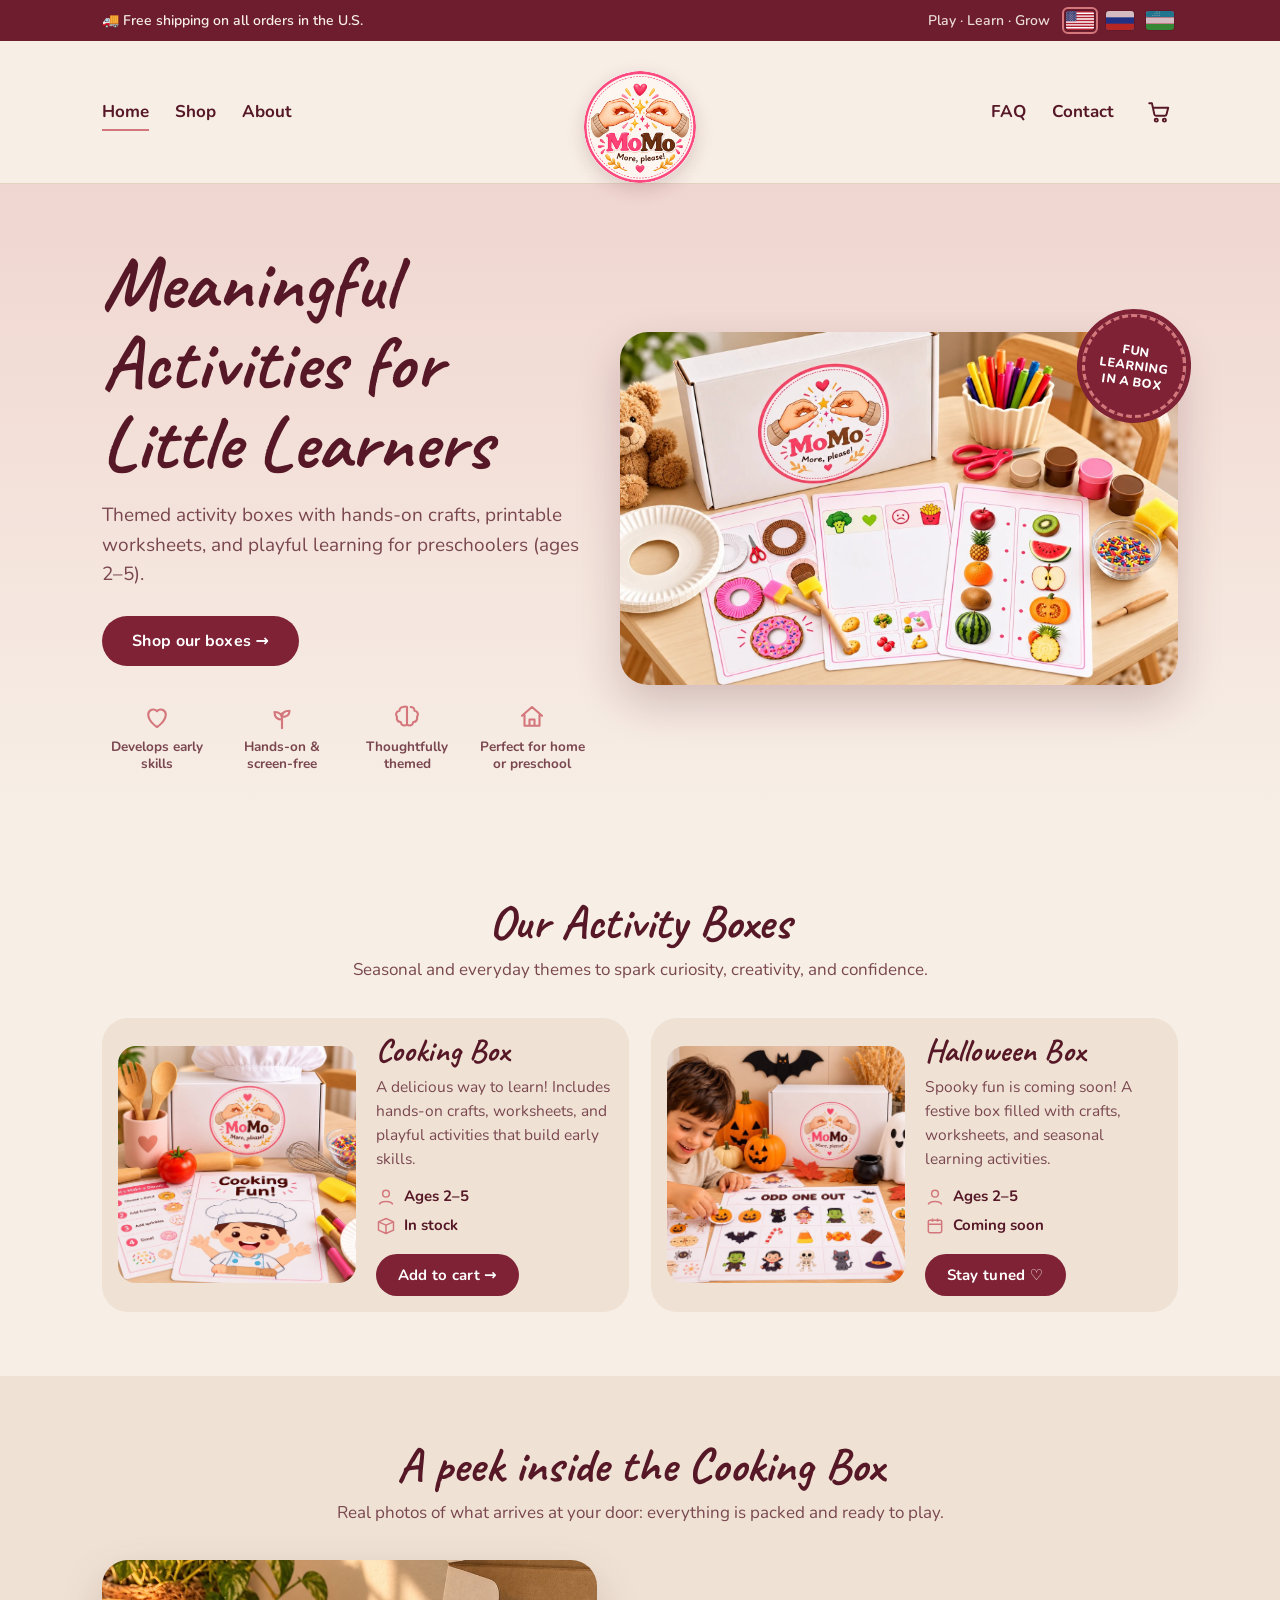
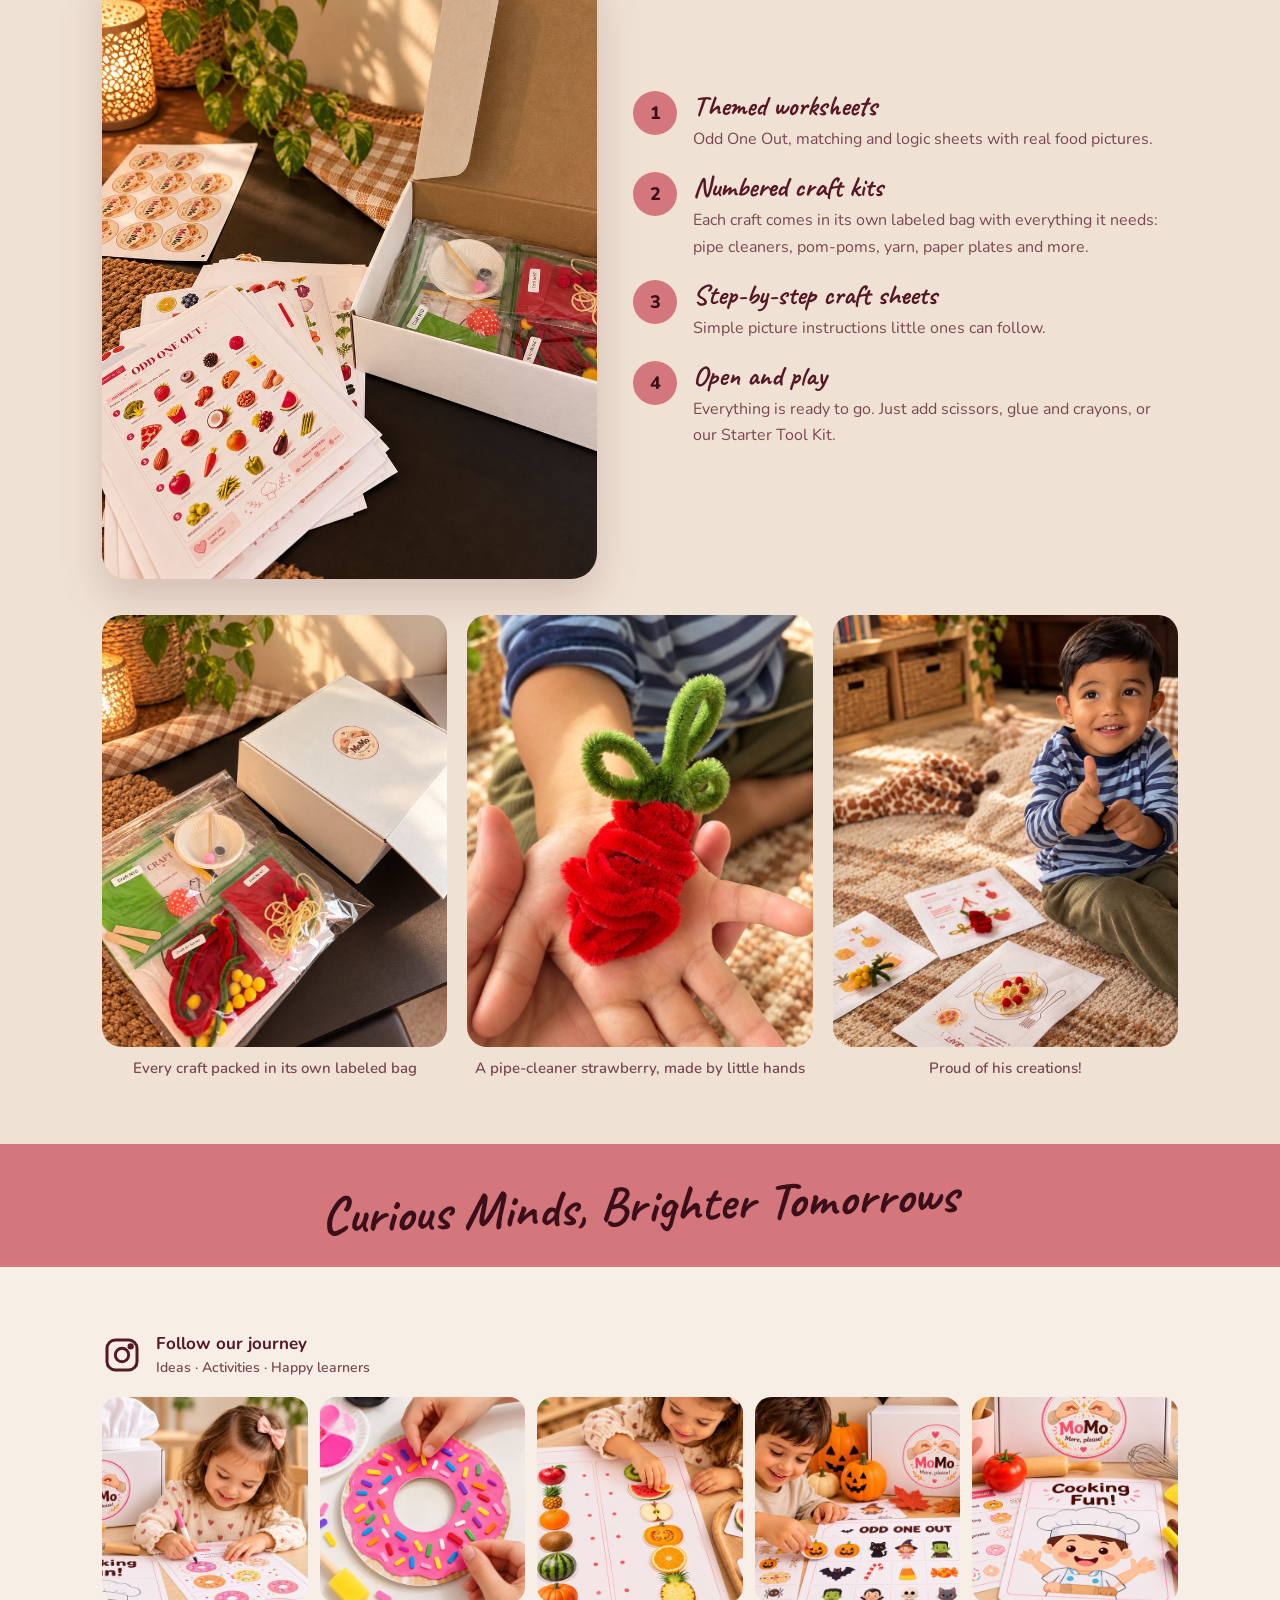
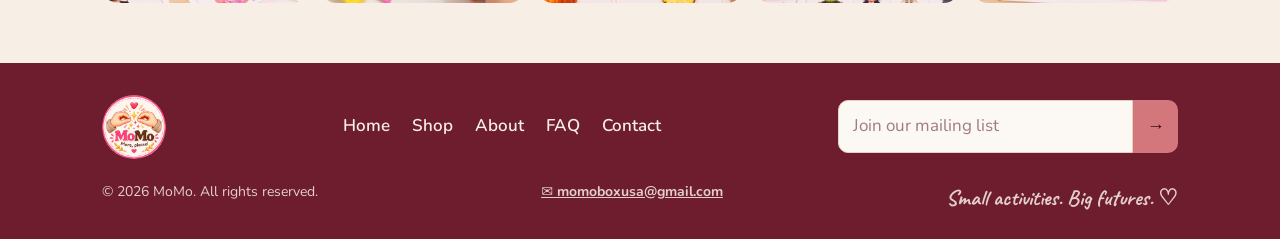
==== index.html @ 07c0a9f6 "Remove the 'What's inside every box' section The new real-photo 'A peek inside the Cooking Box' sect" ====
<!DOCTYPE html>
<html lang="en">
<head>
<meta charset="utf-8">
<!-- Google tag (gtag.js) -->
<script async src="https://www.googletagmanager.com/gtag/js?id=G-FGCY3ZM4ZQ"></script>
<script>
  window.dataLayer = window.dataLayer || [];
  function gtag(){dataLayer.push(arguments);}
  // Owner test visits (?test=1, remembered for the tab; ?test=0 ends it) are not counted.
  (function(){var t=false,l='en';try{var q=new URLSearchParams(location.search).get('test');if(q==='1')sessionStorage.setItem('momo-test','1');if(q==='0')sessionStorage.removeItem('momo-test');t=sessionStorage.getItem('momo-test')==='1';l=localStorage.getItem('momo-lang')||(navigator.language||'').slice(0,2);}catch(e){}
    if(t)window['ga-disable-G-FGCY3ZM4ZQ']=true;
    gtag('set','user_properties',{site_language:['en','ru','uz'].indexOf(l)<0?'en':l});})();
  gtag('js', new Date());

  gtag('config', 'G-FGCY3ZM4ZQ');
</script>
<meta name="color-scheme" content="light">
<meta name="viewport" content="width=device-width, initial-scale=1, viewport-fit=cover">
<title data-i18n="title.home">MoMo – More, please! Activity boxes for little learners</title>
<meta name="description" content="Themed activity boxes with hands-on crafts, printable worksheets, and playful learning for preschoolers ages 2–5.">
<link rel="icon" href="images/logo.png?v=4">
<link rel="stylesheet" href="css/styles.css?v=12">
</head>
<body data-page="home">

<div class="topbar"><div class="wrap"><span data-i18n="top.ship">🚚 Free shipping on all orders in the U.S.</span><span class="tag" data-i18n="top.tag">Play · Learn · Grow</span><div class="lang" role="group" aria-label="Language"><button data-lang="en" lang="en" title="English" aria-label="English"><img src="images/flags/us.svg" alt="" width="28" height="19"></button><button data-lang="ru" lang="ru" title="Русский" aria-label="Русский"><img src="images/flags/ru.svg" alt="" width="28" height="19"></button><button data-lang="uz" lang="uz" title="Oʻzbekcha" aria-label="Oʻzbekcha"><img src="images/flags/uz.svg" alt="" width="28" height="19"></button></div></div></div>

<header class="site">
<div class="wrap">
<nav class="nav" id="nav" aria-label="Main">
  <ul class="left">
    <li><a class="link" data-go="home" href="index.html" data-i18n="nav.home">Home</a></li>
    <li><a class="link" data-go="shop" href="shop.html" data-i18n="nav.shop">Shop</a></li>
    <li><a class="link" data-go="about" href="about.html" data-i18n="nav.about">About</a></li>
  </ul>
  <button class="menu-toggle" id="menuBtn" aria-label="Menu" data-i18n-attr="aria-label:nav.menu" aria-expanded="false"><svg viewBox="0 0 24 24" fill="none" stroke="currentColor" stroke-width="2" stroke-linecap="round"><path d="M4 7h16M4 12h16M4 17h16"/></svg></button>
  <button class="logo-btn" data-go="home" aria-label="MoMo home"><img src="images/logo.png?v=4" alt="MoMo – More, please!"></button>
  <ul class="right">
    <li class="link-li"><a class="link" data-go="faq" href="faq.html" data-i18n="nav.faq">FAQ</a></li>
    <li class="link-li"><a class="link" data-go="contact" href="contact.html" data-i18n="nav.contact">Contact</a></li>
    <li><button class="cart-btn" data-go="cart" aria-label="Cart" data-i18n-attr="aria-label:nav.cart"><svg viewBox="0 0 24 24" fill="none" stroke="currentColor" stroke-width="1.8" stroke-linecap="round" stroke-linejoin="round"><path d="M3 4h2.5l2.2 10.2a1.5 1.5 0 0 0 1.5 1.2h8.2a1.5 1.5 0 0 0 1.5-1.1L20.5 8H6.3"/><circle cx="9.5" cy="19.5" r="1.4"/><circle cx="17" cy="19.5" r="1.4"/></svg><span class="badge" id="badge">0</span></button></li>
  </ul>
</nav>
</div>
</header>

<main>
<div class="page active">
  <section class="hero">
    <div class="wrap">
      <div>
        <h1 data-i18n="hero.title">Meaningful Activities for Little Learners</h1>
        <p class="lead" data-i18n="hero.lead">Themed activity boxes with hands-on crafts, printable worksheets, and playful learning for preschoolers (ages 2–5).</p>
        <button class="btn" data-go="shop" data-i18n="hero.cta">Shop our boxes →</button>
        <div class="pillars">
          <div><svg viewBox="0 0 24 24" fill="none" stroke="currentColor" stroke-width="1.7" stroke-linejoin="round"><path d="M12 20s-7-4.4-7-10a4 4 0 0 1 7-2.6A4 4 0 0 1 19 10c0 5.6-7 10-7 10z"/></svg><span data-i18n="pillar.skills">Develops early skills</span></div>
          <div><svg viewBox="0 0 24 24" fill="none" stroke="currentColor" stroke-width="1.7" stroke-linecap="round" stroke-linejoin="round"><path d="M12 21c0-6 0-9 0-12M12 14c-4 0-6-2-6-6 4 0 6 2 6 6zM12 12c0-3 2-5 6-5 0 3-2 5-6 5z"/></svg><span data-i18n="pillar.hands">Hands-on &amp; screen-free</span></div>
          <div><svg viewBox="0 0 24 24" fill="none" stroke="currentColor" stroke-width="1.7" stroke-linecap="round" stroke-linejoin="round"><path d="M9 4a3 3 0 0 0-3 3 3 3 0 0 0-2 5 3 3 0 0 0 3 4 3 3 0 0 0 5 2V4a3 3 0 0 0-3 0zM15 4a3 3 0 0 1 3 3 3 3 0 0 1 2 5 3 3 0 0 1-3 4 3 3 0 0 1-5 2"/></svg><span data-i18n="pillar.themed">Thoughtfully themed</span></div>
          <div><svg viewBox="0 0 24 24" fill="none" stroke="currentColor" stroke-width="1.7" stroke-linecap="round" stroke-linejoin="round"><path d="M4 11l8-7 8 7M6 10v9h12v-9M10 19v-5h4v5"/></svg><span data-i18n="pillar.home">Perfect for home or preschool</span></div>
        </div>
      </div>
      <div class="photo">
        <img src="images/hero.jpg?v=4" alt="A MoMo activity box with a donut craft sheet, a fruit matching worksheet and crayons on a child's table" width="1576" height="998">
        <div class="stamp" data-i18n="hero.stamp">FUN<br>LEARNING<br>IN A BOX</div>
      </div>
    </div>
  </section>

  <section class="block">
    <div class="wrap">
      <div class="sec-head"><h2 data-i18n="boxes.title">Our Activity Boxes</h2><p data-i18n="boxes.lead">Seasonal and everyday themes to spark curiosity, creativity, and confidence.</p></div>
      <div class="grid2">
        <article class="product">
          <img src="images/cooking-box.jpg" alt="Cooking Box with chef hat, wooden spoons, a Let's Make a Donut card and the Cooking Fun worksheet">
          <div>
            <h3 data-i18n="box.cooking.name">Cooking Box</h3>
            <p data-i18n="box.cooking.desc">A delicious way to learn! Includes hands-on crafts, worksheets, and playful activities that build early skills.</p>
            <ul class="meta"><li><svg viewBox="0 0 24 24" fill="none" stroke="currentColor" stroke-width="1.8"><circle cx="12" cy="8" r="4"/><path d="M4 21c1-5 15-5 16 0"/></svg><span data-i18n="meta.ages">Ages 2–5</span></li><li><svg viewBox="0 0 24 24" fill="none" stroke="currentColor" stroke-width="1.8" stroke-linejoin="round"><path d="M3 7l9-4 9 4v10l-9 4-9-4zM3 7l9 4 9-4M12 11v10"/></svg><span data-i18n="meta.instock">In stock</span></li></ul>
            <button class="btn small" data-add="cooking" data-i18n="btn.addArrow">Add to cart →</button>
          </div>
        </article>
        <article class="product">
          <img src="images/halloween-box.jpg" alt="A smiling boy placing a pumpkin sticker on the Odd One Out worksheet next to the Halloween Box">
          <div>
            <h3 data-i18n="box.halloween.name">Halloween Box</h3>
            <p data-i18n="box.halloween.desc">Spooky fun is coming soon! A festive box filled with crafts, worksheets, and seasonal learning activities.</p>
            <ul class="meta"><li><svg viewBox="0 0 24 24" fill="none" stroke="currentColor" stroke-width="1.8"><circle cx="12" cy="8" r="4"/><path d="M4 21c1-5 15-5 16 0"/></svg><span data-i18n="meta.ages">Ages 2–5</span></li><li><svg viewBox="0 0 24 24" fill="none" stroke="currentColor" stroke-width="1.8"><rect x="4" y="5" width="16" height="15" rx="2"/><path d="M4 10h16M9 3v4M15 3v4"/></svg><span data-i18n="meta.soon">Coming soon</span></li></ul>
            <button class="btn small" data-notify="box.halloween.name" data-i18n="btn.stayTuned">Stay tuned ♡</button>
          </div>
        </article>
      </div>
    </div>
  </section>

  <section class="block peek">
    <div class="wrap">
      <div class="sec-head"><h2 data-i18n="peek.title">A peek inside the Cooking Box</h2><p data-i18n="peek.lead">Real photos of what arrives at your door: everything is packed and ready to play.</p></div>
      <div class="peek-grid">
        <img class="peek-main" src="images/peek-box-open.jpg" alt="An open MoMo box with labeled craft kits next to a stack of Odd One Out and food worksheets" loading="lazy" width="900" height="1200">
        <ol class="peek-list">
          <li><div><strong data-i18n="peek.i1t">Themed worksheets</strong><span data-i18n="peek.i1d">Odd One Out, matching and logic sheets with real food pictures.</span></div></li>
          <li><div><strong data-i18n="peek.i2t">Numbered craft kits</strong><span data-i18n="peek.i2d">Each craft comes in its own labeled bag with everything it needs: pipe cleaners, pom-poms, yarn, paper plates and more.</span></div></li>
          <li><div><strong data-i18n="peek.i3t">Step-by-step craft sheets</strong><span data-i18n="peek.i3d">Simple picture instructions little ones can follow.</span></div></li>
          <li><div><strong data-i18n="peek.i4t">Open and play</strong><span data-i18n="peek.i4d">Everything is ready to go. Just add scissors, glue and crayons, or our Starter Tool Kit.</span></div></li>
        </ol>
      </div>
      <div class="peek-photos">
        <figure><img src="images/peek-craft-kits.jpg" alt="Labeled craft bags with pipe cleaners, pom-poms, yarn and a paper bowl in front of the MoMo box" loading="lazy" width="900" height="1200"><figcaption data-i18n="peek.c1">Every craft packed in its own labeled bag</figcaption></figure>
        <figure><img src="images/peek-strawberry.jpg" alt="A child holding a red pipe-cleaner strawberry craft" loading="lazy" width="900" height="1200"><figcaption data-i18n="peek.c2">A pipe-cleaner strawberry, made by little hands</figcaption></figure>
        <figure><img src="images/peek-thumbs-up.jpg" alt="A smiling boy giving a thumbs-up next to his finished craft worksheets" loading="lazy" width="900" height="1200"><figcaption data-i18n="peek.c3">Proud of his creations!</figcaption></figure>
      </div>
    </div>
  </section>


  <div class="banner"><div class="wrap"><h2 data-i18n="banner">Curious Minds, Brighter Tomorrows</h2></div></div>

  <section class="block" style="padding-bottom:30px">
    <div class="wrap">
      <div class="follow"><svg width="40" height="40" viewBox="0 0 24 24" fill="none" stroke="currentColor" stroke-width="1.8"><rect x="3" y="3" width="18" height="18" rx="5"/><circle cx="12" cy="12" r="4"/><circle cx="17.2" cy="6.8" r="1" fill="currentColor"/></svg><div><span data-i18n="follow.title">Follow our journey</span><small data-i18n="follow.sub">Ideas · Activities · Happy learners</small></div></div>
      <div class="gallery">
        <img src="images/gallery-coloring.jpg" alt="A little girl coloring donuts at her table" loading="lazy">
        <img src="images/gallery-donut.jpg" alt="Hands decorating a pink sprinkle donut craft" loading="lazy">
        <img src="images/gallery-fruit.jpg" alt="A girl matching fruit halves" loading="lazy">
        <img src="images/gallery-halloween.jpg" alt="A boy working on the Odd One Out worksheet" loading="lazy">
        <img src="images/gallery-cooking.jpg" alt="The Cooking Fun worksheet and the Cooking Box" loading="lazy">
      </div>
    </div>
  </section>
</div>
</main>

<footer class="site">
  <div class="wrap">
    <div class="foot">
      <img src="images/logo.png?v=4" alt="MoMo logo">
      <ul>
        <li><a data-go="home" href="index.html" data-i18n="nav.home">Home</a></li><li><a data-go="shop" href="shop.html" data-i18n="nav.shop">Shop</a></li><li><a data-go="about" href="about.html" data-i18n="nav.about">About</a></li><li><a data-go="faq" href="faq.html" data-i18n="nav.faq">FAQ</a></li><li><a data-go="contact" href="contact.html" data-i18n="nav.contact">Contact</a></li>
      </ul>
      <form class="mail" id="mailForm"><input type="email" required placeholder="Join our mailing list" aria-label="Email address" data-i18n-attr="placeholder:mail.placeholder,aria-label:mail.label"><button type="submit" aria-label="Join" data-i18n-attr="aria-label:mail.join">→</button></form>
    </div>
    <div class="legal"><span>© <span id="yr">2026</span> MoMo. <span data-i18n="legal.rights">All rights reserved.</span></span><a class="foot-mail" href="mailto:momoboxusa@gmail.com">✉ momoboxusa@gmail.com</a><em data-i18n="legal.motto">Small activities. Big futures. ♡</em></div>
  </div>
</footer>

<div class="modal" id="modal" role="dialog" aria-modal="true" aria-labelledby="mTitle"><div class="box"><h3 id="mTitle"></h3><p id="mText"></p><button class="btn small" id="mClose" data-i18n="modal.close">Got it</button></div></div>
<div class="toast" id="toast" role="status"></div>

<script src="js/i18n.js?v=9"></script>
<script src="js/main.js?v=10"></script>
<script src="js/analytics.js?v=3"></script>
</body>
</html>
---- css/styles.css ----
/* MoMo site styles. Colors and fonts are defined at the top in :root.
   The palette comes from the logo: beige background, dusty pink accents, burgundy text and buttons. */
/* Fonts are stored in this site (fonts/ folder), so no outside font service is needed.
   Caveat (headings) and Nunito (text) both include Cyrillic for Russian and Latin for Uzbek. */
@font-face{font-family:'Caveat';font-style:normal;font-display:swap;font-weight:400 700;src:url(../fonts/caveat-cyrillic-wght-normal.woff2) format('woff2');unicode-range:U+0301,U+0400-045F,U+0490-0491,U+04B0-04B1,U+2116}
@font-face{font-family:'Caveat';font-style:normal;font-display:swap;font-weight:400 700;src:url(../fonts/caveat-latin-ext-wght-normal.woff2) format('woff2');unicode-range:U+0100-02BA,U+02BD-02C5,U+02C7-02CC,U+02CE-02D7,U+02DD-02FF,U+0304,U+0308,U+0329,U+1D00-1DBF,U+1E00-1E9F,U+1EF2-1EFF,U+2020,U+20A0-20AB,U+20AD-20C0,U+2113,U+2C60-2C7F,U+A720-A7FF}
@font-face{font-family:'Caveat';font-style:normal;font-display:swap;font-weight:400 700;src:url(../fonts/caveat-latin-wght-normal.woff2) format('woff2');unicode-range:U+0000-00FF,U+0131,U+0152-0153,U+02BB-02BC,U+02C6,U+02DA,U+02DC,U+0304,U+0308,U+0329,U+2000-206F,U+20AC,U+2122,U+2191,U+2193,U+2212,U+2215,U+FEFF,U+FFFD}
@font-face{font-family:'Nunito';font-style:normal;font-display:swap;font-weight:200 1000;src:url(../fonts/nunito-cyrillic-wght-normal.woff2) format('woff2');unicode-range:U+0301,U+0400-045F,U+0490-0491,U+04B0-04B1,U+2116}
@font-face{font-family:'Nunito';font-style:normal;font-display:swap;font-weight:200 1000;src:url(../fonts/nunito-latin-ext-wght-normal.woff2) format('woff2');unicode-range:U+0100-02BA,U+02BD-02C5,U+02C7-02CC,U+02CE-02D7,U+02DD-02FF,U+0304,U+0308,U+0329,U+1D00-1DBF,U+1E00-1E9F,U+1EF2-1EFF,U+2020,U+20A0-20AB,U+20AD-20C0,U+2113,U+2C60-2C7F,U+A720-A7FF}
@font-face{font-family:'Nunito';font-style:normal;font-display:swap;font-weight:200 1000;src:url(../fonts/nunito-latin-wght-normal.woff2) format('woff2');unicode-range:U+0000-00FF,U+0131,U+0152-0153,U+02BB-02BC,U+02C6,U+02DA,U+02DC,U+0304,U+0308,U+0329,U+2000-206F,U+20AC,U+2122,U+2191,U+2193,U+2212,U+2215,U+FEFF,U+FFFD}
:root{
  box-sizing:border-box;
  color-scheme:light; /* always show the logo colors, even when the device is in dark mode */
  padding-top:env(safe-area-inset-top,0px);
  padding-bottom:env(safe-area-inset-bottom,0px);
  /* beige */ --bg:#f7efe6; --surface:#efe2d4; --card:#fcf8f3; --cream:#fffaf4; --line:#e4d2c1;
  /* burgundy */ --ink:#561827; --ink-soft:#7a4750; --rose:#7f2236; --rose-dark:#631a2a;
  /* dusty pink */ --pink:#d4777c; --pink-soft:#f0d6d0;
  /* burgundy bands (top bar, footer) */ --deep:#6e1d2f; --on-deep:#f7efe6;
  --head:'Caveat','Segoe Print',cursive; --body:'Nunito',system-ui,-apple-system,'Segoe UI',sans-serif;
}
html{scroll-padding-top:calc(env(safe-area-inset-top,0px) + 90px);scroll-behavior:smooth}
*,*::before,*::after{box-sizing:border-box}
body{display:flex;flex-direction:column;min-height:100vh;margin:0;background:var(--bg);color:var(--ink);font-family:var(--body);line-height:1.55;font-size:17px;-webkit-font-smoothing:antialiased}
img{max-width:100%;height:auto;display:block}
main{flex:1 0 auto}
body>header.site,body>footer.site,body>.topbar{flex:none}
a{color:inherit}
h1,h2,h3{font-family:var(--head);font-weight:700;line-height:1.05;margin:0;letter-spacing:.2px}
:focus-visible{outline:3px solid var(--pink);outline-offset:3px;border-radius:8px}
.wrap{max-width:1120px;margin:0 auto;padding:0 22px}

/* top bar + nav */
.topbar{background:var(--deep);color:var(--on-deep);font-size:14px;font-weight:600}
.topbar .wrap{display:flex;justify-content:space-between;align-items:center;gap:12px;padding-top:7px;padding-bottom:7px}
.topbar .tag{opacity:.9;margin-left:auto}
.lang{display:flex;gap:4px;flex:none}
.lang button{background:none;border:2px solid transparent;padding:2px;border-radius:6px;cursor:pointer;line-height:0;opacity:.7;transition:opacity .15s,border-color .15s}
.lang button:hover{opacity:1}
.lang button img{width:28px;height:19px;border-radius:3px;box-shadow:0 0 0 1px rgba(0,0,0,.15);object-fit:cover}
.lang button[aria-pressed="true"]{border-color:var(--pink);opacity:1}
header.site{position:sticky;top:env(safe-area-inset-top,0px);z-index:20;background:color-mix(in srgb,var(--bg) 94%,transparent);backdrop-filter:blur(8px);border-bottom:1px solid var(--line)}
.nav{display:grid;grid-template-columns:1fr auto 1fr;align-items:center;min-height:74px}
.nav ul{list-style:none;display:flex;gap:26px;margin:0;padding:0;font-weight:700}
.nav ul.right{justify-content:flex-end;align-items:center}
.nav a.link{text-decoration:none;padding:6px 0;border-bottom:2px solid transparent;cursor:pointer}
.nav a.link[aria-current="page"]{border-color:var(--pink)}
.logo-btn{background:none;border:0;padding:0;cursor:pointer;margin-top:30px;position:relative;z-index:2}
.logo-btn img{width:112px;height:112px;border-radius:50%;box-shadow:0 6px 18px rgba(86,24,39,.18)}
.cart-btn{position:relative;background:none;border:0;cursor:pointer;color:inherit;padding:6px;display:flex}
.cart-btn svg{width:26px;height:26px}
.badge{position:absolute;top:-3px;right:-4px;background:var(--rose);color:#fff;font-size:11px;font-weight:800;min-width:19px;height:19px;border-radius:99px;display:grid;place-items:center;padding:0 5px}
.menu-toggle{display:none;background:none;border:0;color:inherit;padding:6px;cursor:pointer}
.menu-toggle svg{width:28px;height:28px}

/* buttons */
.btn{display:inline-flex;align-items:center;justify-content:center;gap:10px;background:var(--rose);color:#fff;border:0;border-radius:999px;padding:14px 30px;font:700 16px var(--body);cursor:pointer;text-decoration:none;letter-spacing:.3px;transition:background .15s}
.btn:hover{background:var(--rose-dark)}
.btn.ghost{background:transparent;color:var(--rose-dark);border:2px solid var(--rose)}
.btn.ghost:hover{background:var(--surface)}
.btn.small{padding:11px 22px;font-size:15px}
.btn[disabled]{opacity:.6;cursor:default}

/* hero */
.hero{background:linear-gradient(180deg,var(--pink-soft),var(--bg));overflow:hidden}
.hero .wrap{display:grid;grid-template-columns:1fr 1.15fr;gap:32px;align-items:center;padding-top:60px;padding-bottom:60px}
.hero h1{font-size:clamp(44px,6.5vw,76px);margin-bottom:18px}
.hero p.lead{font-size:19px;max-width:30em;color:var(--ink-soft);margin:0 0 26px}
.hero .photo{position:relative}
.hero .photo img{height:auto;border-radius:28px;box-shadow:0 18px 44px rgba(86,24,39,.22);width:100%}
.stamp{position:absolute;top:-18px;right:-8px;width:104px;height:104px;border-radius:50%;background:var(--rose);color:#fff;display:grid;place-items:center;text-align:center;font:800 12.5px/1.25 var(--body);letter-spacing:.6px;transform:rotate(8deg);border:3px dashed var(--pink);outline:5px solid var(--rose)}
.pillars{display:grid;grid-template-columns:repeat(4,1fr);gap:14px;margin-top:36px;max-width:560px}
.pillars div{text-align:center;font-size:13.5px;font-weight:700;line-height:1.3;color:var(--ink-soft)}
.pillars svg{width:30px;height:30px;color:var(--pink);margin:0 auto 6px;display:block}

/* sections */
section.block{padding:64px 0}
.sec-head{text-align:center;margin-bottom:34px}
.sec-head h2{font-size:clamp(34px,4.6vw,48px)}
.sec-head p{color:var(--ink-soft);margin:10px auto 0;max-width:36em}
.grid2{display:grid;grid-template-columns:1fr 1fr;gap:22px}
.product{display:grid;grid-template-columns:1fr 1fr;gap:20px;background:var(--surface);border-radius:26px;padding:16px;align-items:center}
.product img{border-radius:18px;width:100%;height:auto;object-fit:cover;aspect-ratio:1/1}
.product h3{font-size:32px;margin-bottom:8px}
.product p{margin:0 0 14px;color:var(--ink-soft);font-size:15.5px}
.meta{list-style:none;padding:0;margin:0 0 16px;font-weight:700;font-size:15px;display:grid;gap:6px}
.meta li{display:flex;gap:8px;align-items:center}
.meta svg{width:20px;height:20px;color:var(--pink)}
.price{font-weight:800;font-size:19px;margin-bottom:12px}


/* a peek inside the box (real photos) */
.peek{background:var(--surface)}
.peek-grid{display:grid;grid-template-columns:1fr 1.1fr;gap:36px;align-items:center}
.peek-main{width:100%;aspect-ratio:4/5;object-fit:cover;border-radius:26px;box-shadow:0 18px 44px rgba(86,24,39,.18)}
.peek-list{list-style:none;margin:0;padding:0;display:grid;gap:20px;counter-reset:peek}
.peek-list li{display:grid;grid-template-columns:44px 1fr;gap:16px;align-items:start}
.peek-list li::before{counter-increment:peek;content:counter(peek);width:44px;height:44px;border-radius:50%;background:var(--pink);color:#3a0f19;font:800 18px var(--body);display:grid;place-items:center}
.peek-list strong{display:block;font-family:var(--head);font-weight:700;font-size:28px;line-height:1.1;margin-bottom:4px}
.peek-list span{color:var(--ink-soft);font-size:16px}
.peek-photos{display:grid;grid-template-columns:repeat(3,1fr);gap:20px;margin-top:36px}
.peek-photos figure{margin:0}
.peek-photos img{width:100%;aspect-ratio:4/5;object-fit:cover;border-radius:20px}
.peek-photos figcaption{margin-top:10px;text-align:center;color:var(--ink-soft);font-size:15px;font-weight:600}

/* banner + gallery */
.banner{background:var(--pink);color:#3a0f19;padding:34px 0;text-align:center}
.banner h2{font-size:clamp(36px,5vw,52px);transform:rotate(-2deg)}
.gallery{display:grid;grid-template-columns:repeat(5,1fr);gap:12px}
.gallery img{border-radius:16px;width:100%;aspect-ratio:1/1;object-fit:cover}
.follow{display:flex;gap:14px;align-items:center;margin-bottom:18px;font-weight:700}
.follow small{display:block;font-weight:600;color:var(--ink-soft);font-size:14px}

/* pages */
.page-head{padding:46px 0 12px}
.page-head h1{font-size:clamp(40px,6vw,60px)}
.page-head p{color:var(--ink-soft);margin:8px 0 0}
.prose{max-width:720px}
.prose p{margin:0 0 16px;color:var(--ink-soft);font-size:18px}
.values{display:grid;grid-template-columns:repeat(3,1fr);gap:18px;margin-top:30px}
.values div{background:var(--surface);border-radius:20px;padding:22px}
.values h3{font-size:26px;margin-bottom:6px}
.values p{margin:0;font-size:15.5px;color:var(--ink-soft)}
details{background:var(--surface);border-radius:16px;margin-bottom:12px;padding:0}
summary{cursor:pointer;font-weight:800;padding:18px 22px;list-style:none;display:flex;justify-content:space-between;gap:12px}
summary::-webkit-details-marker{display:none}
summary::after{content:"+";font-size:24px;line-height:1;color:var(--pink)}
details[open] summary::after{content:"–"}
details p{margin:0;padding:0 22px 20px;color:var(--ink-soft)}
.faq-a{padding:0 22px 20px;color:var(--ink-soft)}
.faq-a p{margin:0 0 10px;padding:0}
.faq-a p:last-child{margin:0}
.faq-a a{color:var(--rose);font-weight:700}
form.card{background:var(--surface);border-radius:24px;padding:26px;display:grid;gap:14px;max-width:560px}
label{font-weight:700;font-size:15px;display:grid;gap:6px}
input,textarea{font:inherit;color:var(--ink);background:var(--card);border:1.5px solid var(--line);border-radius:12px;padding:12px 14px;width:100%}
textarea{min-height:120px;resize:vertical}
input::placeholder,textarea::placeholder{color:var(--ink-soft);opacity:.7}
.note-ok{background:var(--surface);border-radius:14px;padding:14px 18px;font-weight:700;margin-top:12px}

/* shop cards */
.shop-grid{display:grid;grid-template-columns:repeat(3,1fr);gap:22px;padding-bottom:40px}
.card{background:var(--surface);border-radius:24px;padding:14px;display:flex;flex-direction:column}
.card img,.card .ph{border-radius:16px;aspect-ratio:1/1;object-fit:cover;width:100%}
.card .ph{display:grid;place-items:center;font-size:64px;background:var(--card);border:2px dashed var(--line)}
.card h3{font-size:27px;margin:14px 6px 2px}
.card .sub{margin:0 6px 12px;color:var(--ink-soft);font-size:14.5px}
.card .row{margin-top:auto;padding:0 6px 6px;display:flex;justify-content:space-between;align-items:center;gap:10px}
.card .row b{font-size:18px}
.pill{display:inline-block;background:var(--card);border:1px solid var(--line);border-radius:99px;font-size:12.5px;font-weight:800;padding:3px 11px;margin-left:6px;vertical-align:middle}

/* cart */
.cart-wrap{padding-bottom:50px}
.cart-table{background:var(--card);border:1px solid var(--line);border-radius:22px;overflow:hidden}
.cart-head,.cart-row{display:grid;grid-template-columns:2.6fr .8fr 1fr .8fr;gap:16px;align-items:center;padding:18px 22px}
.cart-head{background:var(--surface);font-weight:700;font-size:15px}
.cart-row{border-top:1px solid var(--line)}
.cart-item{display:flex;gap:16px;align-items:center}
.cart-item img{width:96px;height:96px;object-fit:cover;border-radius:12px;flex:none}
.cart-item .ph{width:96px;height:96px;border-radius:12px;flex:none;display:grid;place-items:center;font-size:40px;background:var(--surface)}
.cart-item h3{font-size:27px}
.cart-item small{display:block;color:var(--ink-soft)}
.link-btn{background:none;border:0;padding:0;font:inherit;text-decoration:underline;cursor:pointer;color:inherit;font-size:14px;margin-top:4px}
.qty{display:inline-flex;align-items:center;border:1.5px solid var(--line);border-radius:12px;overflow:hidden}
.qty button{background:none;border:0;width:40px;height:40px;font-size:20px;cursor:pointer;color:inherit}
.qty span{min-width:30px;text-align:center;font-weight:800}
.cart-lower{display:grid;grid-template-columns:1fr 1fr;gap:22px;margin-top:22px}
.summary{background:var(--surface);border-radius:22px;padding:24px}
.summary h3{font-size:30px;margin-bottom:12px}
.sum-row{display:flex;justify-content:space-between;padding:6px 0}
.sum-row.total{border-top:1px solid var(--line);margin-top:8px;padding-top:14px;font-weight:800;font-size:20px}
.summary .btn{width:100%;margin-top:14px}
.empty{text-align:center;padding:50px 20px;color:var(--ink-soft)}
.empty h3{font-size:34px;color:var(--ink);margin-bottom:8px}

.stripe-note{font-size:13.5px;color:var(--ink-soft);text-align:center;margin:10px 0 0}
.thanks{text-align:center;max-width:620px;padding-top:56px;padding-bottom:56px}
.thanks-heart{font-size:56px;color:var(--pink);line-height:1}
.thanks h1{font-size:clamp(40px,6vw,58px);margin:10px 0 16px}
.thanks p{color:var(--ink-soft);font-size:18px;margin:0 0 12px}
.thanks-mail{color:var(--rose);font-weight:800}
.thanks .btn{margin-top:18px}

/* modal */
.modal{position:fixed;inset:0;background:rgba(40,10,18,.5);display:none;place-items:center;z-index:50;padding:20px}
.modal.open{display:grid}
.modal .box{background:var(--bg);border-radius:24px;padding:28px;max-width:420px;text-align:center}
.modal h3{font-size:34px;margin-bottom:8px}
.modal p{color:var(--ink-soft);margin:0 0 18px}

/* footer */
footer.site{background:var(--deep);color:var(--on-deep);margin-top:30px;padding:32px 0 calc(24px)}
.foot{display:flex;flex-wrap:wrap;gap:20px 34px;align-items:center;justify-content:space-between}
.foot ul{list-style:none;display:flex;flex-wrap:wrap;gap:22px;margin:0;padding:0;font-weight:600}
.foot a{text-decoration:none;cursor:pointer}
.foot img{width:64px;height:64px;border-radius:50%}
.mail{display:flex;max-width:340px;flex:1 1 260px}
.mail input{border-radius:10px 0 0 10px}
.mail button{border:0;background:var(--pink);color:#3a0f19;border-radius:0 10px 10px 0;width:50px;cursor:pointer;font-size:18px}
.legal{display:flex;justify-content:space-between;flex-wrap:wrap;gap:8px;margin-top:22px;font-size:14px;opacity:.85}
.foot-mail{color:inherit;font-weight:700}
.contact-mail a{color:var(--rose);font-weight:700}
.legal em{font-family:var(--head);font-style:normal;font-weight:700;font-size:22px}
.toast{position:fixed;left:50%;bottom:calc(24px + env(safe-area-inset-bottom,0px));transform:translate(-50%,30px);background:var(--ink);color:var(--bg);padding:12px 22px;border-radius:99px;font-weight:700;opacity:0;pointer-events:none;transition:.25s;z-index:60}
.toast.show{opacity:1;transform:translate(-50%,0)}

@media (max-width:860px){
  .hero .wrap,.grid2,.cart-lower,.values,.peek-grid{grid-template-columns:1fr}
  .shop-grid{grid-template-columns:1fr 1fr}
  .gallery{grid-template-columns:repeat(3,1fr)}
  .gallery img:nth-child(n+4){display:none}
  .nav{grid-template-columns:auto 1fr auto}
  .menu-toggle{display:block}
  .nav ul.left,.nav ul.right .link-li{display:none}
  .nav.open ul.left{display:flex;flex-direction:column;position:absolute;left:0;right:0;top:100%;background:var(--bg);padding:14px 22px 20px;border-bottom:1px solid var(--line);gap:12px}
  .nav.open ul.right .link-li{display:block}
  .logo-btn{margin-top:20px}.logo-btn img{width:92px;height:92px}
  .topbar .tag{display:none}
  .topbar{font-size:12.5px}
  .stamp{width:88px;height:88px;font-size:11px;right:6px;top:-26px}
  .cart-head{display:none}
  .cart-row{grid-template-columns:1fr auto;gap:12px}
  .cart-row .c-price{display:none}
  .cart-item{min-width:0;gap:12px}
  .cart-item img,.cart-item .ph{width:72px;height:72px}
  .cart-item h3{font-size:23px}
  .qty button{width:34px}
}
@media (max-width:520px){
  .product{grid-template-columns:1fr}
  .product img{aspect-ratio:4/3}
  section.block{padding:44px 0}
  .cart-row{grid-template-columns:1fr auto;row-gap:14px}
  .peek-main{aspect-ratio:1/1}
  .peek-photos{display:flex;overflow-x:auto;scroll-snap-type:x mandatory;gap:14px;margin:28px -22px 0;padding:0 22px 6px;scrollbar-width:none}
  .peek-photos::-webkit-scrollbar{display:none}
  .peek-photos figure{flex:0 0 74%;scroll-snap-align:center}
  .cart-item{grid-column:1/-1}
  .cart-row .qty{justify-self:start}
  .cart-row>div:last-child{text-align:right}
  .sec-head{margin-bottom:24px}
  .hero .wrap{padding-top:36px;padding-bottom:40px;gap:28px}
  .pillars{margin-top:28px}
  .banner{padding:26px 0}
  .shop-grid{grid-template-columns:1fr}
  .pillars{grid-template-columns:repeat(2,1fr)}
  body{font-size:16.5px}
}
@media (prefers-reduced-motion:reduce){html{scroll-behavior:auto}*{transition:none!important}}
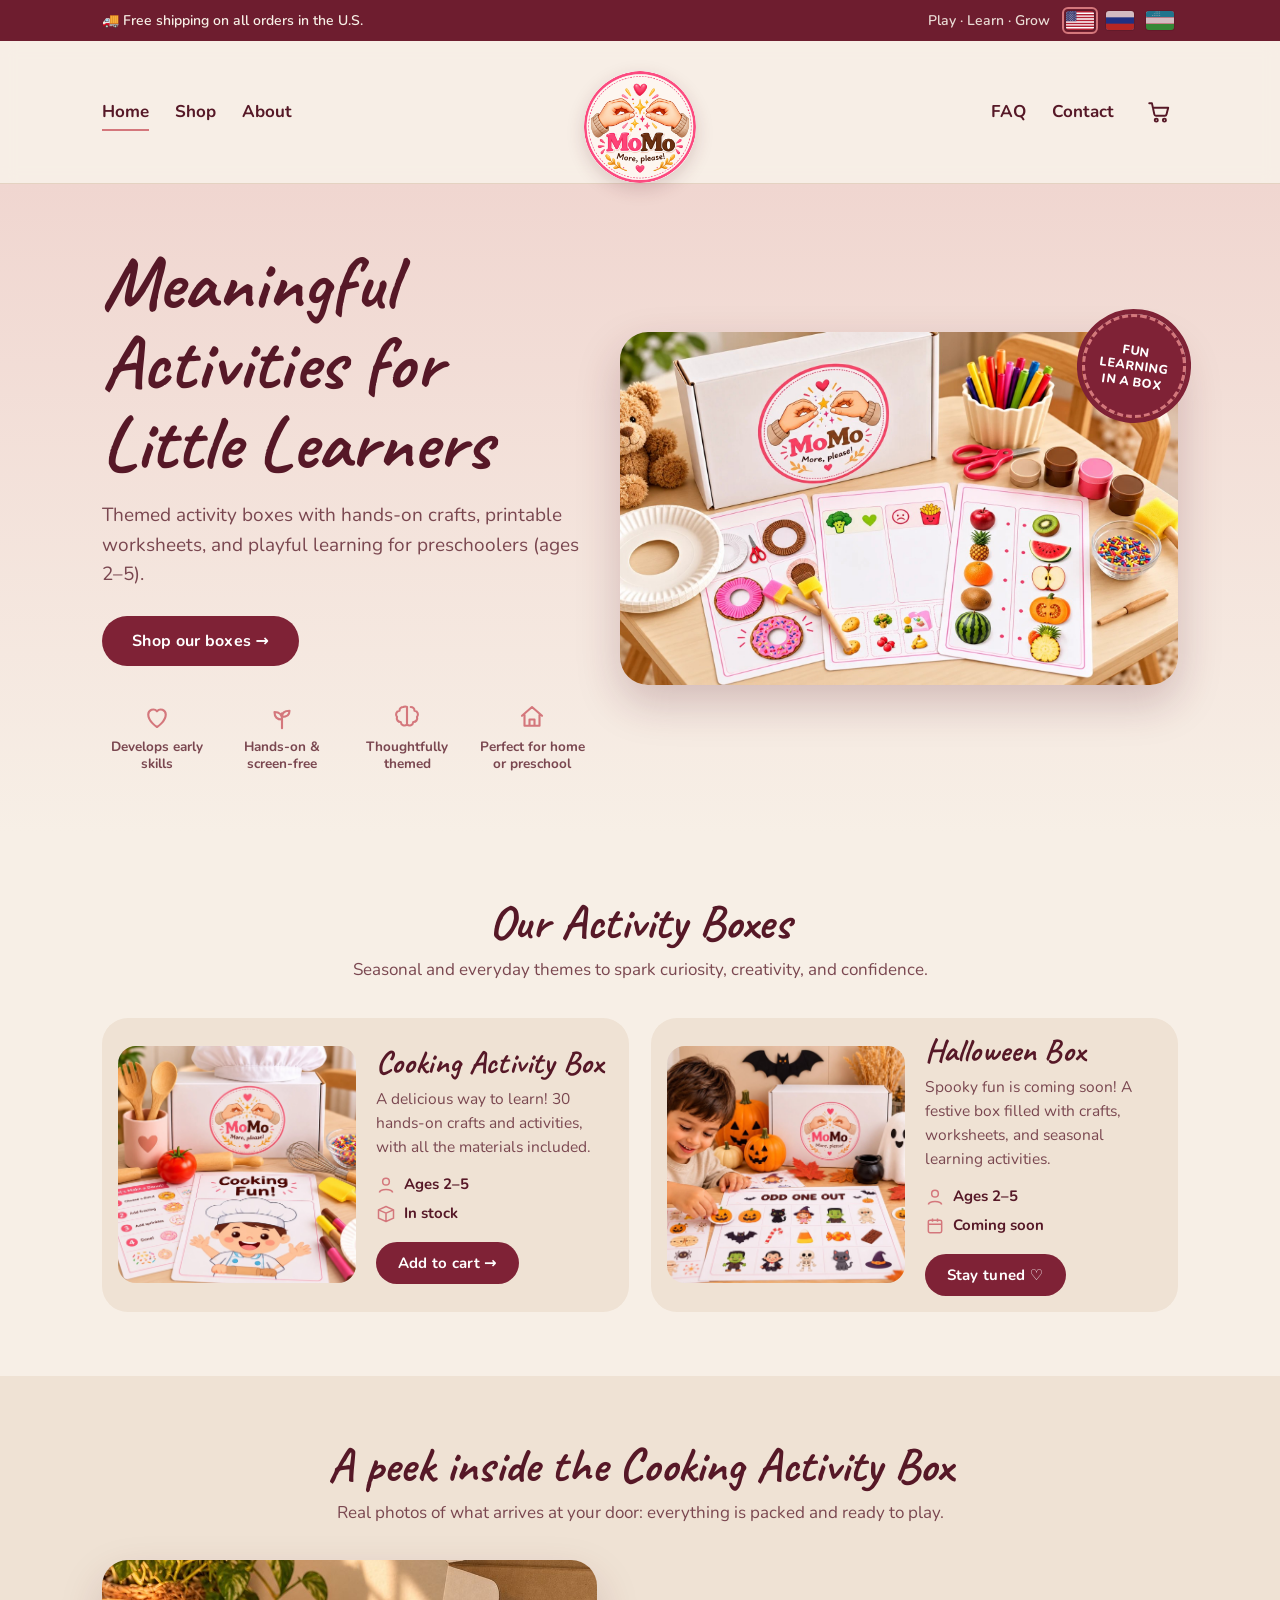
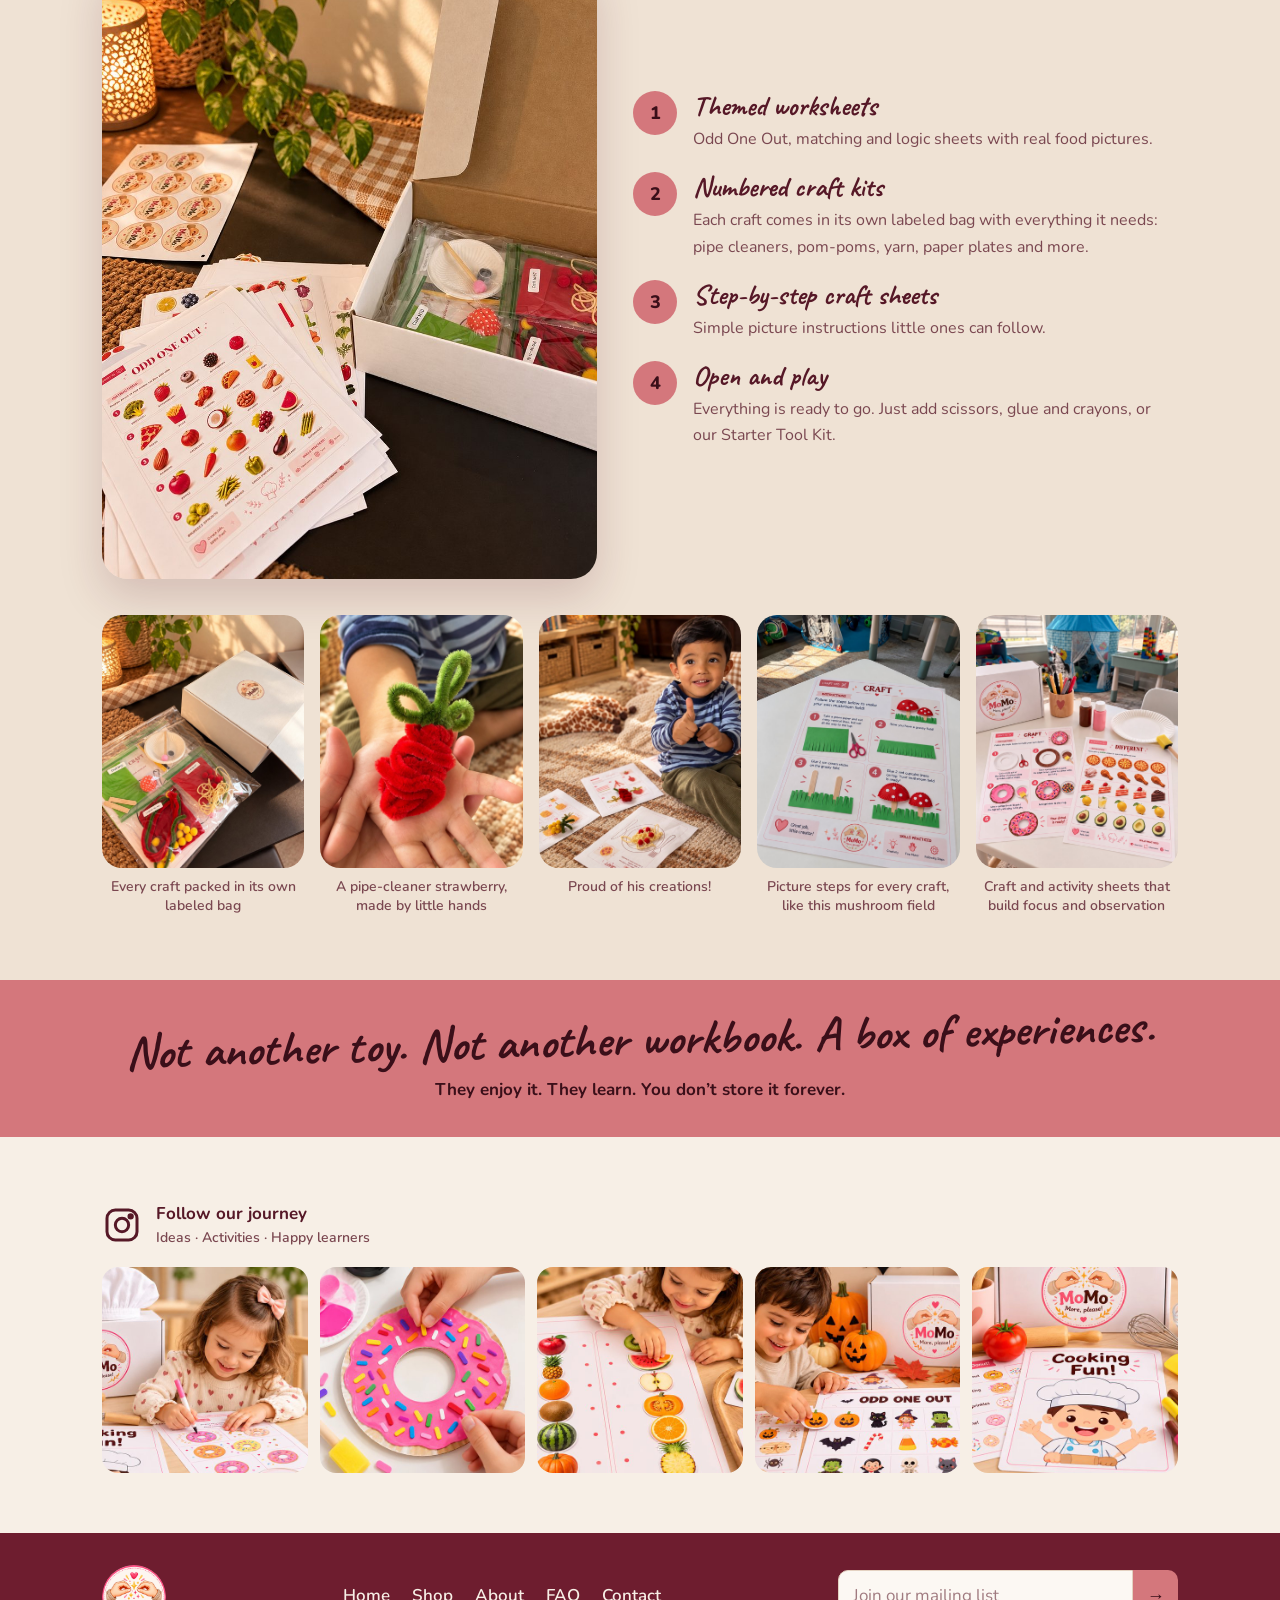
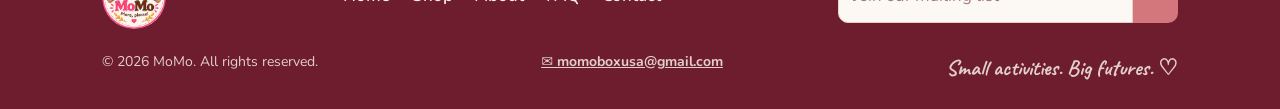
==== commit 3397155e: "Price $44.99, rename to Cooking Activity Box, add taglines and photos - Box price $44.99 on the site" ====
--- a/index.html
+++ b/index.html
@@ -20,7 +20,7 @@
 <title data-i18n="title.home">MoMo – More, please! Activity boxes for little learners</title>
 <meta name="description" content="Themed activity boxes with hands-on crafts, printable worksheets, and playful learning for preschoolers ages 2–5.">
 <link rel="icon" href="images/logo.png?v=4">
-<link rel="stylesheet" href="css/styles.css?v=12">
+<link rel="stylesheet" href="css/styles.css?v=13">
 </head>
 <body data-page="home">
 
@@ -72,10 +72,10 @@
       <div class="sec-head"><h2 data-i18n="boxes.title">Our Activity Boxes</h2><p data-i18n="boxes.lead">Seasonal and everyday themes to spark curiosity, creativity, and confidence.</p></div>
       <div class="grid2">
         <article class="product">
-          <img src="images/cooking-box.jpg" alt="Cooking Box with chef hat, wooden spoons, a Let's Make a Donut card and the Cooking Fun worksheet">
+          <img src="images/cooking-box.jpg" alt="Cooking Activity Box with chef hat, wooden spoons, a Let's Make a Donut card and the Cooking Fun worksheet">
           <div>
-            <h3 data-i18n="box.cooking.name">Cooking Box</h3>
-            <p data-i18n="box.cooking.desc">A delicious way to learn! Includes hands-on crafts, worksheets, and playful activities that build early skills.</p>
+            <h3 data-i18n="box.cooking.name">Cooking Activity Box</h3>
+            <p data-i18n="box.cooking.desc">A delicious way to learn! 30 hands-on crafts and activities, with all the materials included.</p>
             <ul class="meta"><li><svg viewBox="0 0 24 24" fill="none" stroke="currentColor" stroke-width="1.8"><circle cx="12" cy="8" r="4"/><path d="M4 21c1-5 15-5 16 0"/></svg><span data-i18n="meta.ages">Ages 2–5</span></li><li><svg viewBox="0 0 24 24" fill="none" stroke="currentColor" stroke-width="1.8" stroke-linejoin="round"><path d="M3 7l9-4 9 4v10l-9 4-9-4zM3 7l9 4 9-4M12 11v10"/></svg><span data-i18n="meta.instock">In stock</span></li></ul>
             <button class="btn small" data-add="cooking" data-i18n="btn.addArrow">Add to cart →</button>
           </div>
@@ -95,7 +95,7 @@
 
   <section class="block peek">
     <div class="wrap">
-      <div class="sec-head"><h2 data-i18n="peek.title">A peek inside the Cooking Box</h2><p data-i18n="peek.lead">Real photos of what arrives at your door: everything is packed and ready to play.</p></div>
+      <div class="sec-head"><h2 data-i18n="peek.title">A peek inside the Cooking Activity Box</h2><p data-i18n="peek.lead">Real photos of what arrives at your door: everything is packed and ready to play.</p></div>
       <div class="peek-grid">
         <img class="peek-main" src="images/peek-box-open.jpg" alt="An open MoMo box with labeled craft kits next to a stack of Odd One Out and food worksheets" loading="lazy" width="900" height="1200">
         <ol class="peek-list">
@@ -109,12 +109,14 @@
         <figure><img src="images/peek-craft-kits.jpg" alt="Labeled craft bags with pipe cleaners, pom-poms, yarn and a paper bowl in front of the MoMo box" loading="lazy" width="900" height="1200"><figcaption data-i18n="peek.c1">Every craft packed in its own labeled bag</figcaption></figure>
         <figure><img src="images/peek-strawberry.jpg" alt="A child holding a red pipe-cleaner strawberry craft" loading="lazy" width="900" height="1200"><figcaption data-i18n="peek.c2">A pipe-cleaner strawberry, made by little hands</figcaption></figure>
         <figure><img src="images/peek-thumbs-up.jpg" alt="A smiling boy giving a thumbs-up next to his finished craft worksheets" loading="lazy" width="900" height="1200"><figcaption data-i18n="peek.c3">Proud of his creations!</figcaption></figure>
+        <figure><img src="images/peek-mushroom-sheet.jpg" alt="Craft N10 instruction sheet: make a mushroom field with green paper, ice-cream sticks and red cupcake liners" loading="lazy" width="900" height="1200"><figcaption data-i18n="peek.c4">Picture steps for every craft, like this mushroom field</figcaption></figure>
+        <figure><img src="images/peek-donut-sheets.jpg" alt="The donut craft sheet and the Different activity sheet with paint, a paper plate and a sponge brush" loading="lazy" width="900" height="1200"><figcaption data-i18n="peek.c5">Craft and activity sheets that build focus and observation</figcaption></figure>
       </div>
     </div>
   </section>
 
 
-  <div class="banner"><div class="wrap"><h2 data-i18n="banner">Curious Minds, Brighter Tomorrows</h2></div></div>
+  <div class="banner"><div class="wrap"><h2 data-i18n="banner">Not another toy. Not another workbook. A box of experiences.</h2><p data-i18n="banner.sub">They enjoy it. They learn. You don’t store it forever.</p></div></div>
 
   <section class="block" style="padding-bottom:30px">
     <div class="wrap">
@@ -124,7 +126,7 @@
         <img src="images/gallery-donut.jpg" alt="Hands decorating a pink sprinkle donut craft" loading="lazy">
         <img src="images/gallery-fruit.jpg" alt="A girl matching fruit halves" loading="lazy">
         <img src="images/gallery-halloween.jpg" alt="A boy working on the Odd One Out worksheet" loading="lazy">
-        <img src="images/gallery-cooking.jpg" alt="The Cooking Fun worksheet and the Cooking Box" loading="lazy">
+        <img src="images/gallery-cooking.jpg" alt="The Cooking Fun worksheet and the Cooking Activity Box" loading="lazy">
       </div>
     </div>
   </section>
@@ -147,8 +149,8 @@
 <div class="modal" id="modal" role="dialog" aria-modal="true" aria-labelledby="mTitle"><div class="box"><h3 id="mTitle"></h3><p id="mText"></p><button class="btn small" id="mClose" data-i18n="modal.close">Got it</button></div></div>
 <div class="toast" id="toast" role="status"></div>
 
-<script src="js/i18n.js?v=9"></script>
-<script src="js/main.js?v=10"></script>
-<script src="js/analytics.js?v=3"></script>
+<script src="js/i18n.js?v=10"></script>
+<script src="js/main.js?v=12"></script>
+<script src="js/analytics.js?v=4"></script>
 </body>
 </html>
--- a/css/styles.css
+++ b/css/styles.css
@@ -98,14 +98,15 @@
 .peek-list li::before{counter-increment:peek;content:counter(peek);width:44px;height:44px;border-radius:50%;background:var(--pink);color:#3a0f19;font:800 18px var(--body);display:grid;place-items:center}
 .peek-list strong{display:block;font-family:var(--head);font-weight:700;font-size:28px;line-height:1.1;margin-bottom:4px}
 .peek-list span{color:var(--ink-soft);font-size:16px}
-.peek-photos{display:grid;grid-template-columns:repeat(3,1fr);gap:20px;margin-top:36px}
+.peek-photos{display:grid;grid-template-columns:repeat(5,1fr);gap:16px;margin-top:36px}
 .peek-photos figure{margin:0}
 .peek-photos img{width:100%;aspect-ratio:4/5;object-fit:cover;border-radius:20px}
-.peek-photos figcaption{margin-top:10px;text-align:center;color:var(--ink-soft);font-size:15px;font-weight:600}
+.peek-photos figcaption{margin-top:10px;text-align:center;color:var(--ink-soft);font-size:14px;font-weight:600;line-height:1.35}
 
 /* banner + gallery */
 .banner{background:var(--pink);color:#3a0f19;padding:34px 0;text-align:center}
-.banner h2{font-size:clamp(36px,5vw,52px);transform:rotate(-2deg)}
+.banner h2{font-size:clamp(32px,4.4vw,48px);transform:rotate(-1.5deg);max-width:22em;margin:0 auto}
+.banner p{margin:12px 0 0;font-weight:700;font-size:17px}
 .gallery{display:grid;grid-template-columns:repeat(5,1fr);gap:12px}
 .gallery img{border-radius:16px;width:100%;aspect-ratio:1/1;object-fit:cover}
 .follow{display:flex;gap:14px;align-items:center;margin-bottom:18px;font-weight:700}
@@ -207,6 +208,7 @@
 @media (max-width:860px){
   .hero .wrap,.grid2,.cart-lower,.values,.peek-grid{grid-template-columns:1fr}
   .shop-grid{grid-template-columns:1fr 1fr}
+  .peek-photos{grid-template-columns:repeat(3,1fr)}
   .gallery{grid-template-columns:repeat(3,1fr)}
   .gallery img:nth-child(n+4){display:none}
   .nav{grid-template-columns:auto 1fr auto}
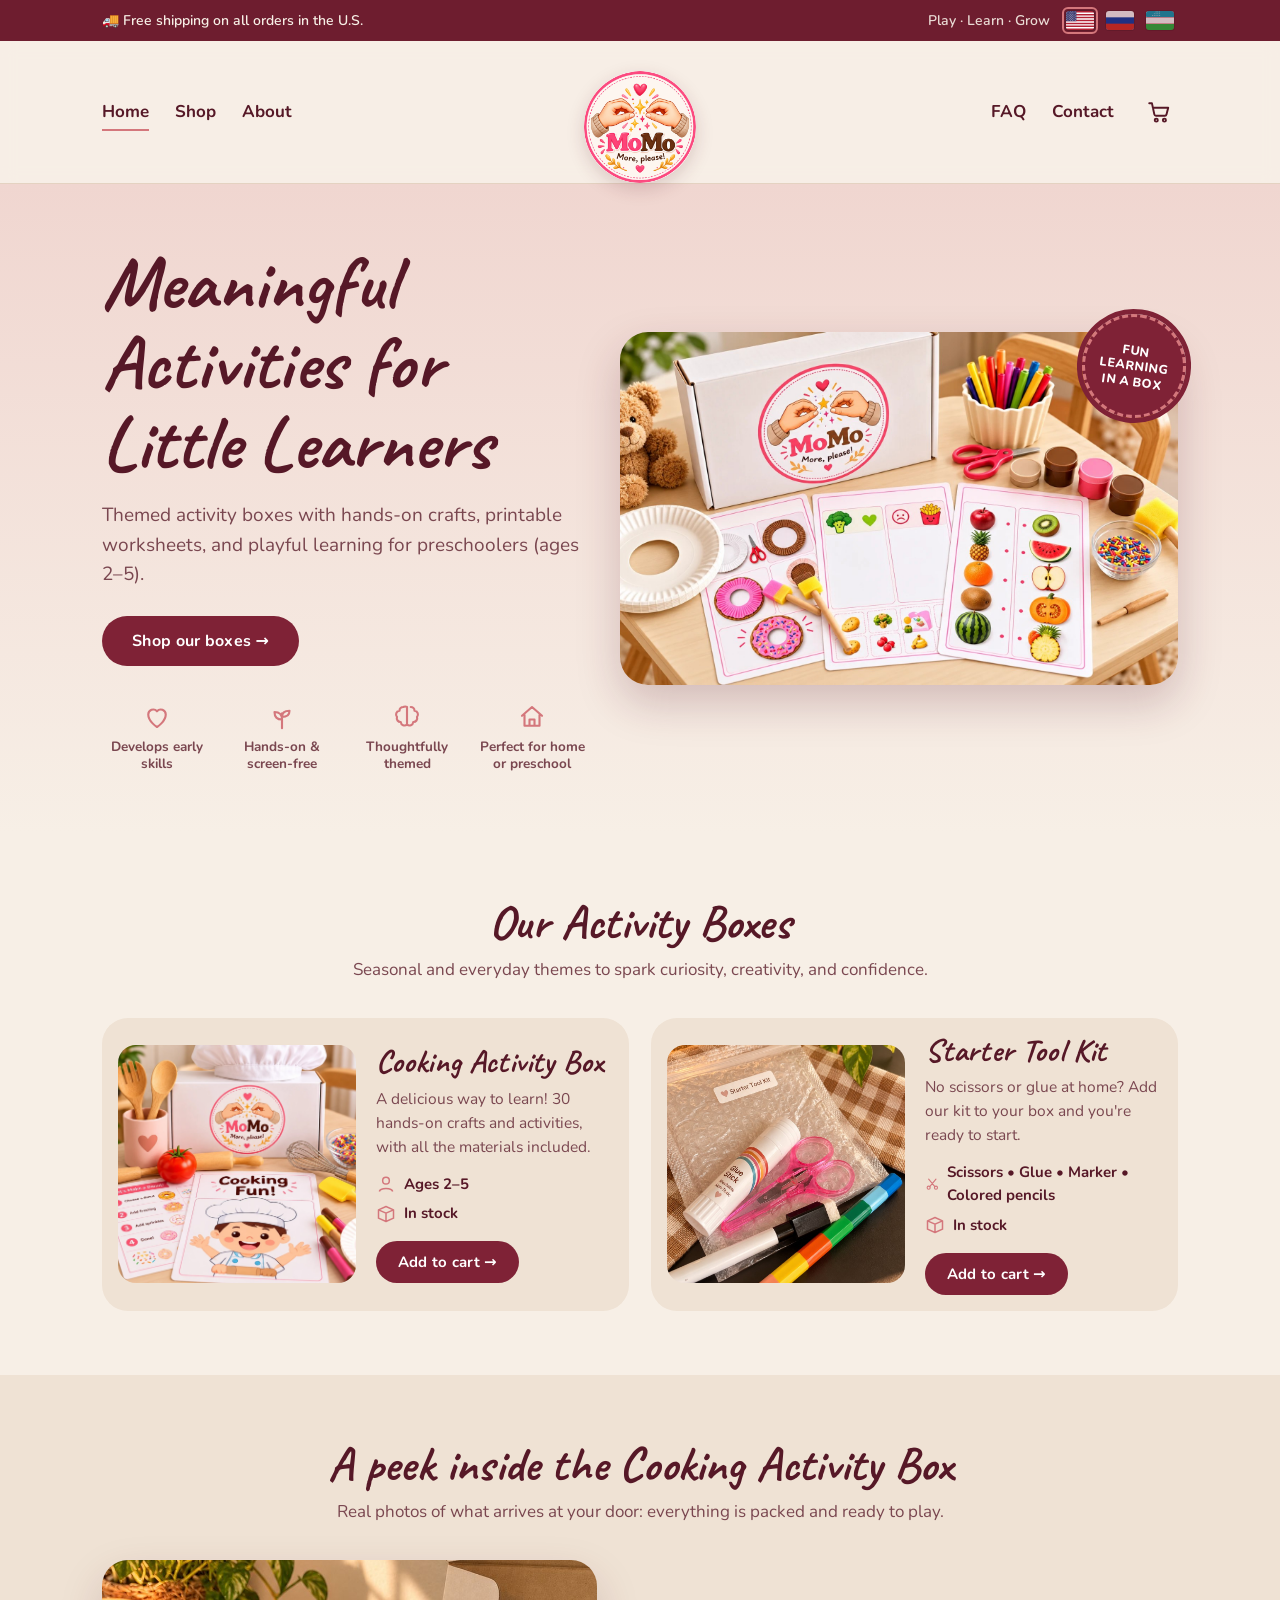
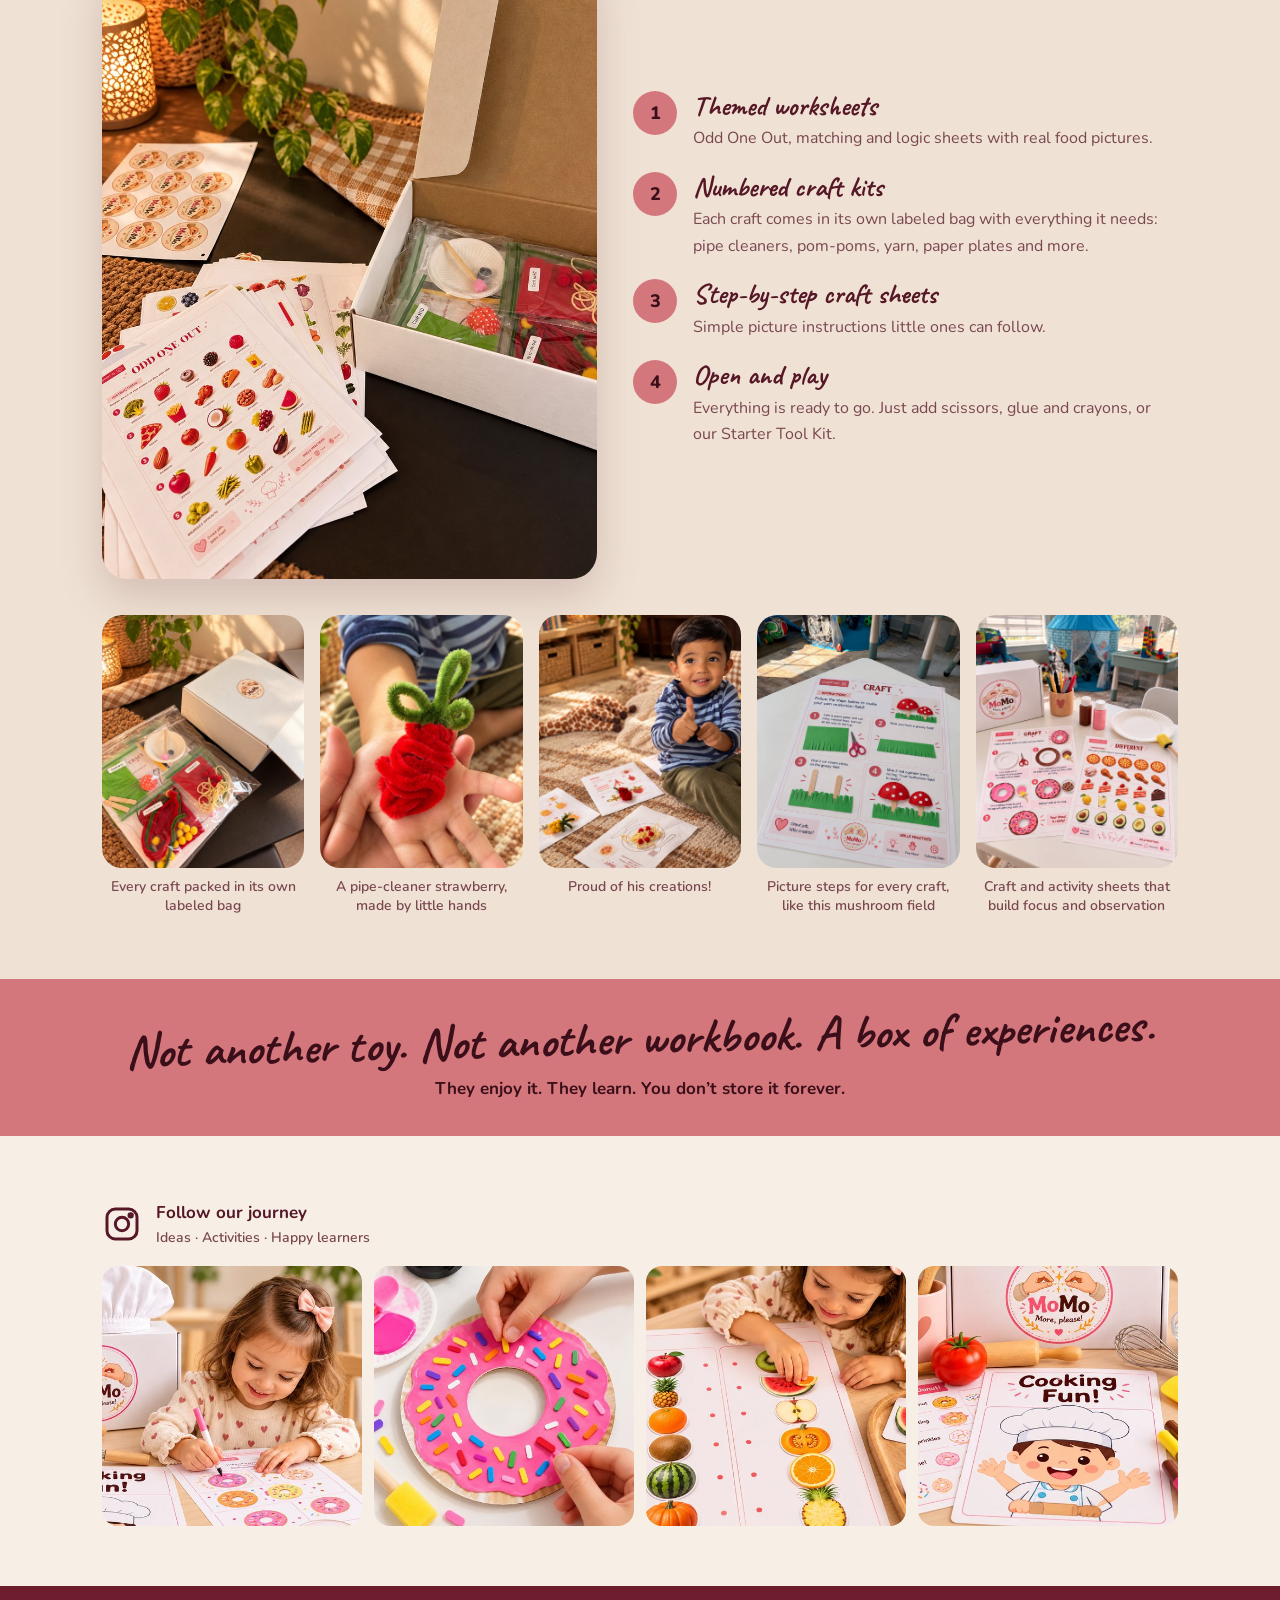
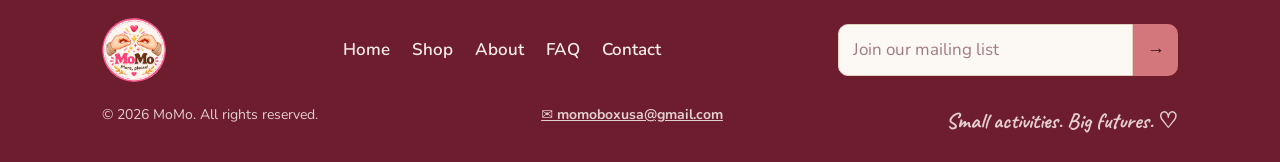
==== commit fbe9e272: "Remove the Halloween box and all coming-soon boxes - Shop now lists only the Cooking Activity Box an" ====
--- a/index.html
+++ b/index.html
@@ -20,7 +20,7 @@
 <title data-i18n="title.home">MoMo – More, please! Activity boxes for little learners</title>
 <meta name="description" content="Themed activity boxes with hands-on crafts, printable worksheets, and playful learning for preschoolers ages 2–5.">
 <link rel="icon" href="images/logo.png?v=4">
-<link rel="stylesheet" href="css/styles.css?v=13">
+<link rel="stylesheet" href="css/styles.css?v=14">
 </head>
 <body data-page="home">
 
@@ -81,12 +81,12 @@
           </div>
         </article>
         <article class="product">
-          <img src="images/halloween-box.jpg" alt="A smiling boy placing a pumpkin sticker on the Odd One Out worksheet next to the Halloween Box">
+          <img src="images/starter-kit.jpg" alt="Starter Tool Kit: pink kids' scissors, a washable glue stick, a marker and colored pencils">
           <div>
-            <h3 data-i18n="box.halloween.name">Halloween Box</h3>
-            <p data-i18n="box.halloween.desc">Spooky fun is coming soon! A festive box filled with crafts, worksheets, and seasonal learning activities.</p>
-            <ul class="meta"><li><svg viewBox="0 0 24 24" fill="none" stroke="currentColor" stroke-width="1.8"><circle cx="12" cy="8" r="4"/><path d="M4 21c1-5 15-5 16 0"/></svg><span data-i18n="meta.ages">Ages 2–5</span></li><li><svg viewBox="0 0 24 24" fill="none" stroke="currentColor" stroke-width="1.8"><rect x="4" y="5" width="16" height="15" rx="2"/><path d="M4 10h16M9 3v4M15 3v4"/></svg><span data-i18n="meta.soon">Coming soon</span></li></ul>
-            <button class="btn small" data-notify="box.halloween.name" data-i18n="btn.stayTuned">Stay tuned ♡</button>
+            <h3 data-i18n="box.toolkit.name">Starter Tool Kit</h3>
+            <p data-i18n="box.toolkit.desc">No scissors or glue at home? Add our kit to your box and you're ready to start.</p>
+            <ul class="meta"><li><svg viewBox="0 0 24 24" fill="none" stroke="currentColor" stroke-width="1.8" stroke-linecap="round"><circle cx="6" cy="18" r="2.5"/><circle cx="18" cy="18" r="2.5"/><path d="M7.8 16.2 18 4M16.2 16.2 6 4"/></svg><span data-i18n="box.toolkit.sub">Scissors • Glue • Marker • Colored pencils</span></li><li><svg viewBox="0 0 24 24" fill="none" stroke="currentColor" stroke-width="1.8" stroke-linejoin="round"><path d="M3 7l9-4 9 4v10l-9 4-9-4zM3 7l9 4 9-4M12 11v10"/></svg><span data-i18n="meta.instock">In stock</span></li></ul>
+            <button class="btn small" data-add="toolkit" data-i18n="btn.addArrow">Add to cart →</button>
           </div>
         </article>
       </div>
@@ -125,7 +125,6 @@
         <img src="images/gallery-coloring.jpg" alt="A little girl coloring donuts at her table" loading="lazy">
         <img src="images/gallery-donut.jpg" alt="Hands decorating a pink sprinkle donut craft" loading="lazy">
         <img src="images/gallery-fruit.jpg" alt="A girl matching fruit halves" loading="lazy">
-        <img src="images/gallery-halloween.jpg" alt="A boy working on the Odd One Out worksheet" loading="lazy">
         <img src="images/gallery-cooking.jpg" alt="The Cooking Fun worksheet and the Cooking Activity Box" loading="lazy">
       </div>
     </div>
@@ -149,7 +148,7 @@
 <div class="modal" id="modal" role="dialog" aria-modal="true" aria-labelledby="mTitle"><div class="box"><h3 id="mTitle"></h3><p id="mText"></p><button class="btn small" id="mClose" data-i18n="modal.close">Got it</button></div></div>
 <div class="toast" id="toast" role="status"></div>
 
-<script src="js/i18n.js?v=10"></script>
+<script src="js/i18n.js?v=11"></script>
 <script src="js/main.js?v=12"></script>
 <script src="js/analytics.js?v=4"></script>
 </body>
--- a/css/styles.css
+++ b/css/styles.css
@@ -107,7 +107,7 @@
 .banner{background:var(--pink);color:#3a0f19;padding:34px 0;text-align:center}
 .banner h2{font-size:clamp(32px,4.4vw,48px);transform:rotate(-1.5deg);max-width:22em;margin:0 auto}
 .banner p{margin:12px 0 0;font-weight:700;font-size:17px}
-.gallery{display:grid;grid-template-columns:repeat(5,1fr);gap:12px}
+.gallery{display:grid;grid-template-columns:repeat(4,1fr);gap:12px}
 .gallery img{border-radius:16px;width:100%;aspect-ratio:1/1;object-fit:cover}
 .follow{display:flex;gap:14px;align-items:center;margin-bottom:18px;font-weight:700}
 .follow small{display:block;font-weight:600;color:var(--ink-soft);font-size:14px}
@@ -140,7 +140,7 @@
 .note-ok{background:var(--surface);border-radius:14px;padding:14px 18px;font-weight:700;margin-top:12px}
 
 /* shop cards */
-.shop-grid{display:grid;grid-template-columns:repeat(3,1fr);gap:22px;padding-bottom:40px}
+.shop-grid{display:grid;grid-template-columns:repeat(auto-fit,minmax(260px,360px));justify-content:center;gap:22px;padding-bottom:40px}
 .card{background:var(--surface);border-radius:24px;padding:14px;display:flex;flex-direction:column}
 .card img,.card .ph{border-radius:16px;aspect-ratio:1/1;object-fit:cover;width:100%}
 .card .ph{display:grid;place-items:center;font-size:64px;background:var(--card);border:2px dashed var(--line)}
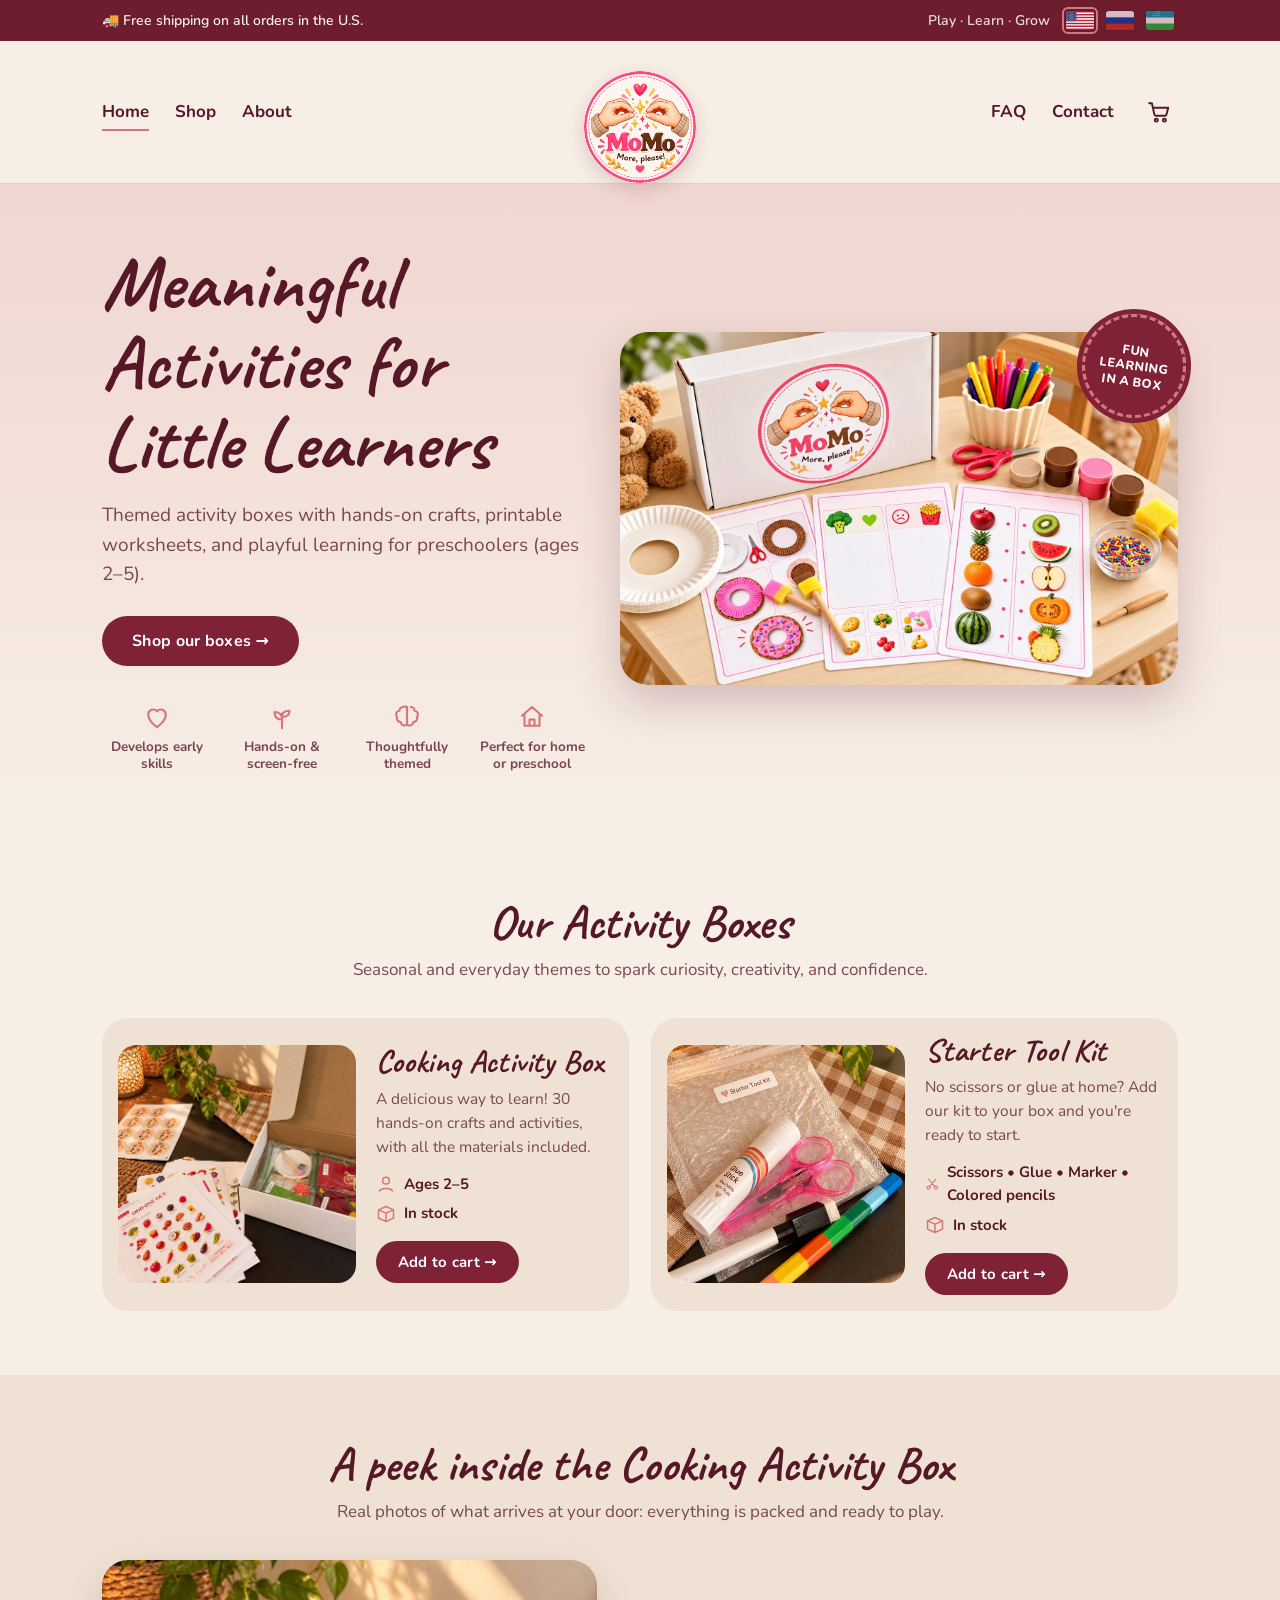
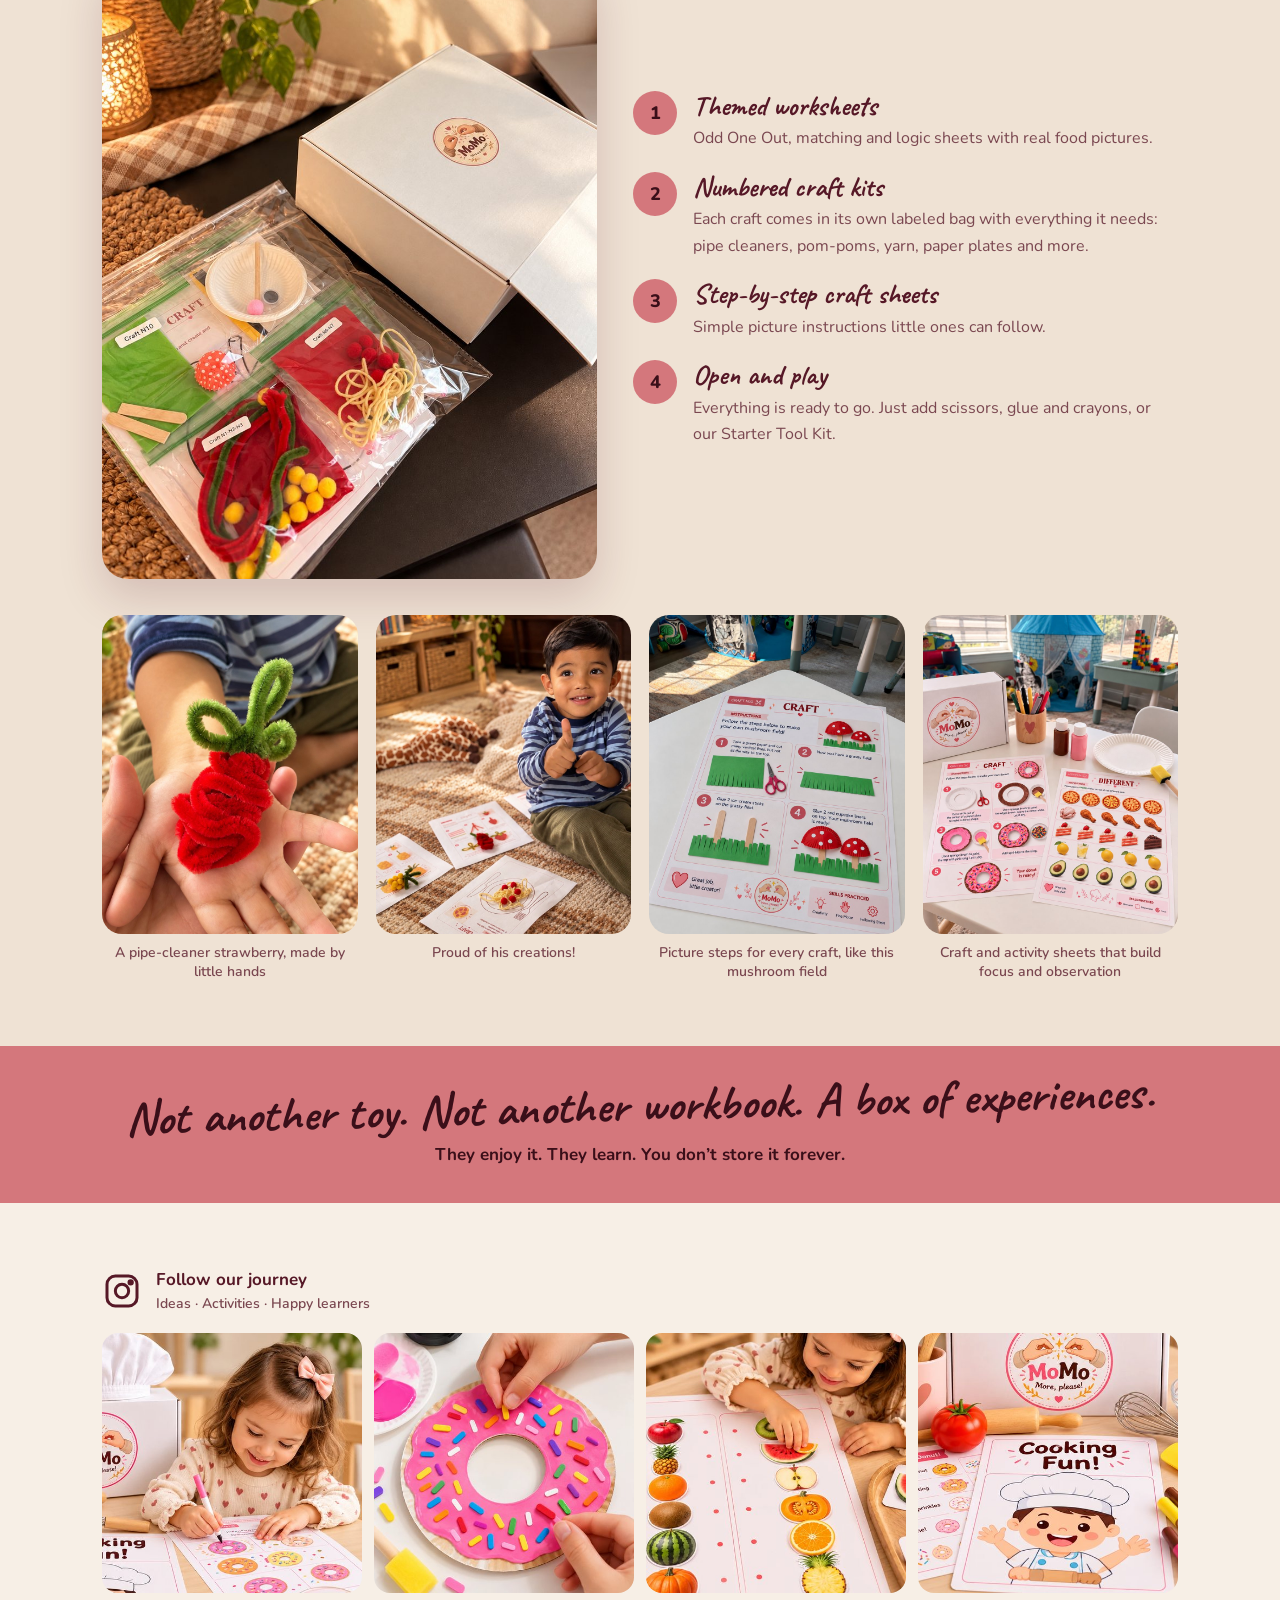
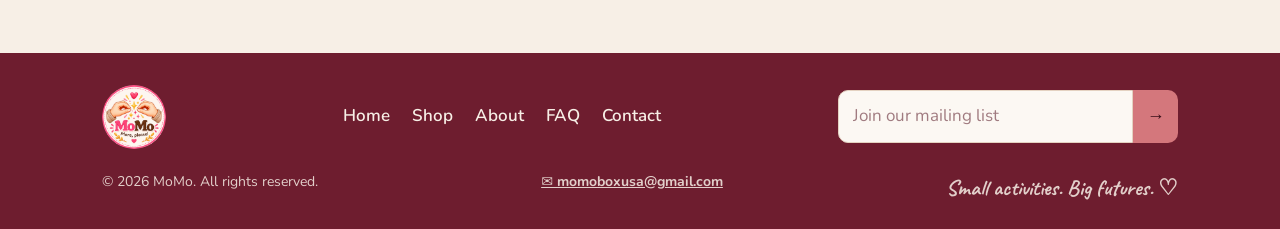
==== commit ecbc55d3: "Use the real open-box photo for the Cooking Activity Box - Home card, shop card and cart now show th" ====
--- a/index.html
+++ b/index.html
@@ -20,7 +20,7 @@
 <title data-i18n="title.home">MoMo – More, please! Activity boxes for little learners</title>
 <meta name="description" content="Themed activity boxes with hands-on crafts, printable worksheets, and playful learning for preschoolers ages 2–5.">
 <link rel="icon" href="images/logo.png?v=4">
-<link rel="stylesheet" href="css/styles.css?v=14">
+<link rel="stylesheet" href="css/styles.css?v=15">
 </head>
 <body data-page="home">
 
@@ -72,7 +72,7 @@
       <div class="sec-head"><h2 data-i18n="boxes.title">Our Activity Boxes</h2><p data-i18n="boxes.lead">Seasonal and everyday themes to spark curiosity, creativity, and confidence.</p></div>
       <div class="grid2">
         <article class="product">
-          <img src="images/cooking-box.jpg" alt="Cooking Activity Box with chef hat, wooden spoons, a Let's Make a Donut card and the Cooking Fun worksheet">
+          <img src="images/cooking-box-real.jpg" alt="An open Cooking Activity Box with labeled craft kits next to a stack of Odd One Out and food worksheets">
           <div>
             <h3 data-i18n="box.cooking.name">Cooking Activity Box</h3>
             <p data-i18n="box.cooking.desc">A delicious way to learn! 30 hands-on crafts and activities, with all the materials included.</p>
@@ -97,7 +97,7 @@
     <div class="wrap">
       <div class="sec-head"><h2 data-i18n="peek.title">A peek inside the Cooking Activity Box</h2><p data-i18n="peek.lead">Real photos of what arrives at your door: everything is packed and ready to play.</p></div>
       <div class="peek-grid">
-        <img class="peek-main" src="images/peek-box-open.jpg" alt="An open MoMo box with labeled craft kits next to a stack of Odd One Out and food worksheets" loading="lazy" width="900" height="1200">
+        <img class="peek-main" src="images/peek-craft-kits.jpg" alt="Labeled craft bags with pipe cleaners, pom-poms, yarn and a paper bowl in front of the MoMo box" loading="lazy" width="900" height="1200">
         <ol class="peek-list">
           <li><div><strong data-i18n="peek.i1t">Themed worksheets</strong><span data-i18n="peek.i1d">Odd One Out, matching and logic sheets with real food pictures.</span></div></li>
           <li><div><strong data-i18n="peek.i2t">Numbered craft kits</strong><span data-i18n="peek.i2d">Each craft comes in its own labeled bag with everything it needs: pipe cleaners, pom-poms, yarn, paper plates and more.</span></div></li>
@@ -106,7 +106,6 @@
         </ol>
       </div>
       <div class="peek-photos">
-        <figure><img src="images/peek-craft-kits.jpg" alt="Labeled craft bags with pipe cleaners, pom-poms, yarn and a paper bowl in front of the MoMo box" loading="lazy" width="900" height="1200"><figcaption data-i18n="peek.c1">Every craft packed in its own labeled bag</figcaption></figure>
         <figure><img src="images/peek-strawberry.jpg" alt="A child holding a red pipe-cleaner strawberry craft" loading="lazy" width="900" height="1200"><figcaption data-i18n="peek.c2">A pipe-cleaner strawberry, made by little hands</figcaption></figure>
         <figure><img src="images/peek-thumbs-up.jpg" alt="A smiling boy giving a thumbs-up next to his finished craft worksheets" loading="lazy" width="900" height="1200"><figcaption data-i18n="peek.c3">Proud of his creations!</figcaption></figure>
         <figure><img src="images/peek-mushroom-sheet.jpg" alt="Craft N10 instruction sheet: make a mushroom field with green paper, ice-cream sticks and red cupcake liners" loading="lazy" width="900" height="1200"><figcaption data-i18n="peek.c4">Picture steps for every craft, like this mushroom field</figcaption></figure>
@@ -148,8 +147,8 @@
 <div class="modal" id="modal" role="dialog" aria-modal="true" aria-labelledby="mTitle"><div class="box"><h3 id="mTitle"></h3><p id="mText"></p><button class="btn small" id="mClose" data-i18n="modal.close">Got it</button></div></div>
 <div class="toast" id="toast" role="status"></div>
 
-<script src="js/i18n.js?v=11"></script>
-<script src="js/main.js?v=12"></script>
+<script src="js/i18n.js?v=12"></script>
+<script src="js/main.js?v=13"></script>
 <script src="js/analytics.js?v=4"></script>
 </body>
 </html>
--- a/css/styles.css
+++ b/css/styles.css
@@ -98,7 +98,7 @@
 .peek-list li::before{counter-increment:peek;content:counter(peek);width:44px;height:44px;border-radius:50%;background:var(--pink);color:#3a0f19;font:800 18px var(--body);display:grid;place-items:center}
 .peek-list strong{display:block;font-family:var(--head);font-weight:700;font-size:28px;line-height:1.1;margin-bottom:4px}
 .peek-list span{color:var(--ink-soft);font-size:16px}
-.peek-photos{display:grid;grid-template-columns:repeat(5,1fr);gap:16px;margin-top:36px}
+.peek-photos{display:grid;grid-template-columns:repeat(4,1fr);gap:18px;margin-top:36px}
 .peek-photos figure{margin:0}
 .peek-photos img{width:100%;aspect-ratio:4/5;object-fit:cover;border-radius:20px}
 .peek-photos figcaption{margin-top:10px;text-align:center;color:var(--ink-soft);font-size:14px;font-weight:600;line-height:1.35}
@@ -208,7 +208,7 @@
 @media (max-width:860px){
   .hero .wrap,.grid2,.cart-lower,.values,.peek-grid{grid-template-columns:1fr}
   .shop-grid{grid-template-columns:1fr 1fr}
-  .peek-photos{grid-template-columns:repeat(3,1fr)}
+  .peek-photos{grid-template-columns:repeat(2,1fr)}
   .gallery{grid-template-columns:repeat(3,1fr)}
   .gallery img:nth-child(n+4){display:none}
   .nav{grid-template-columns:auto 1fr auto}
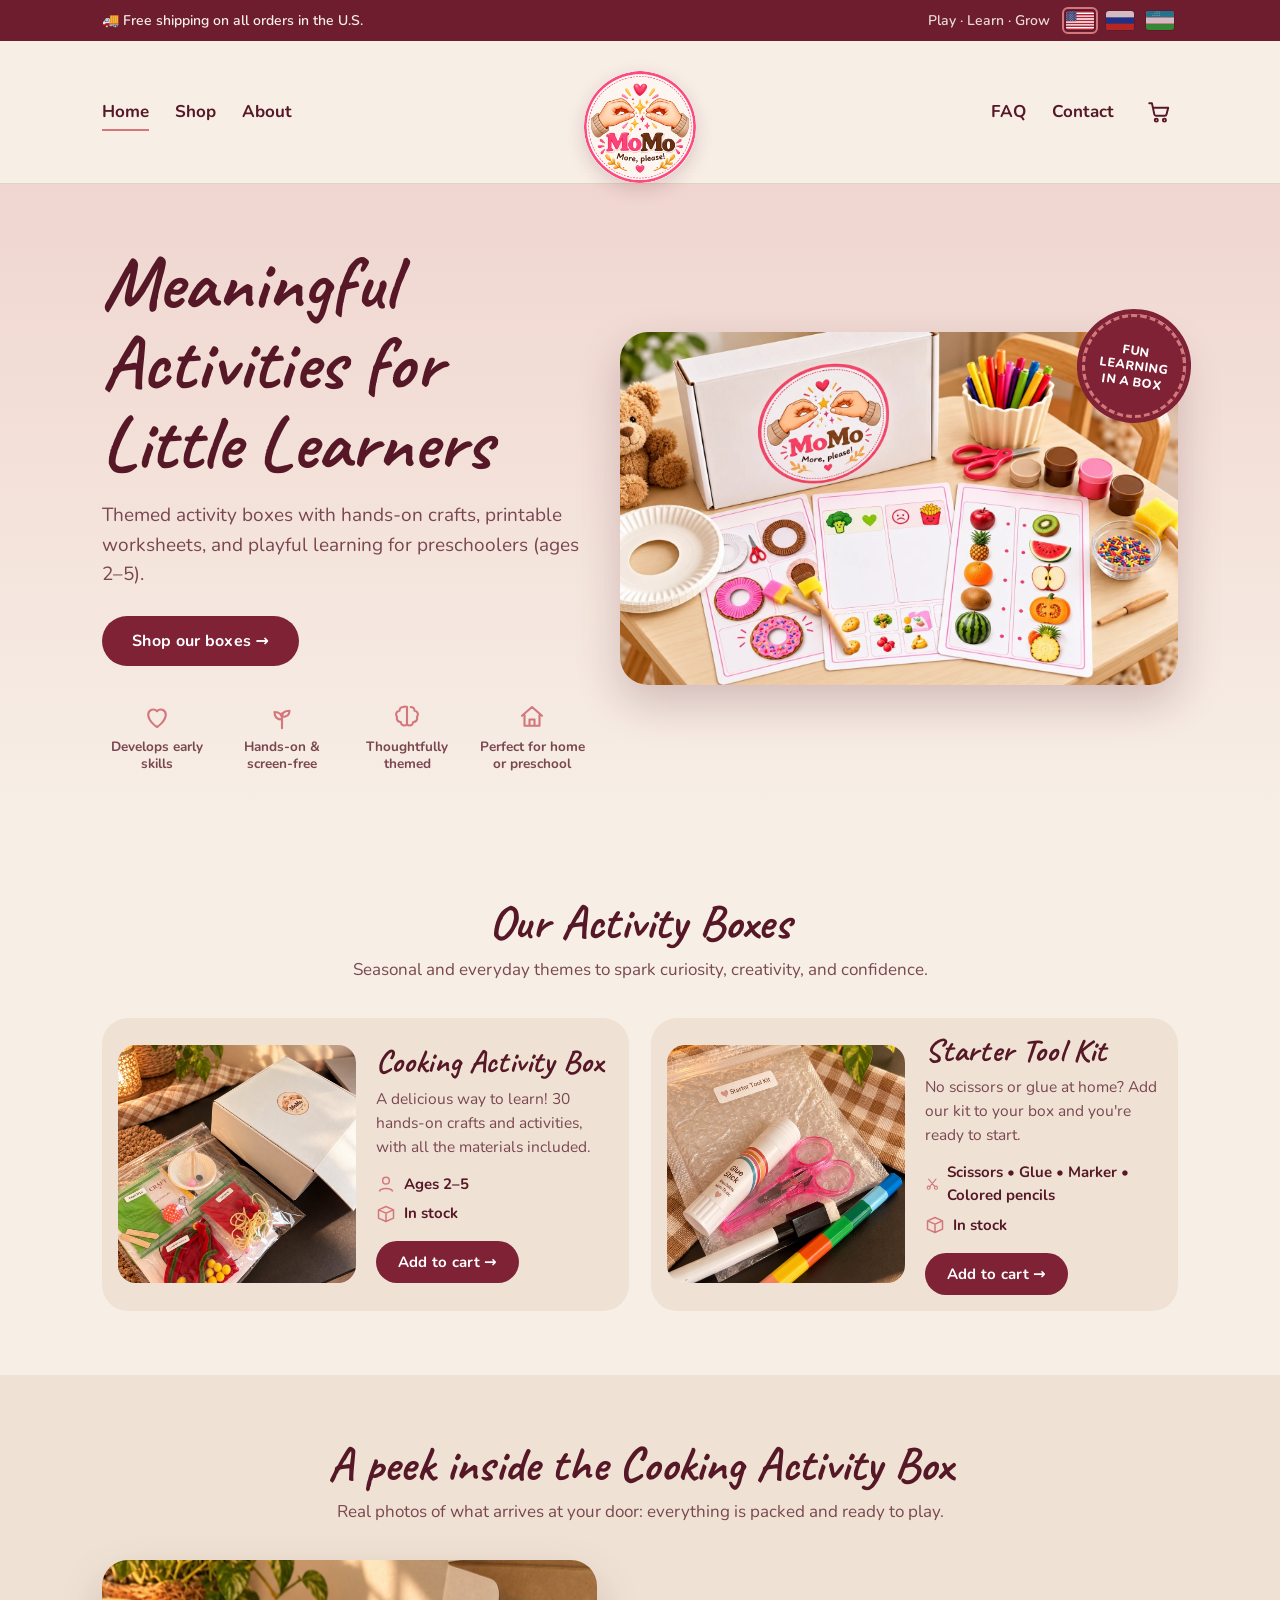
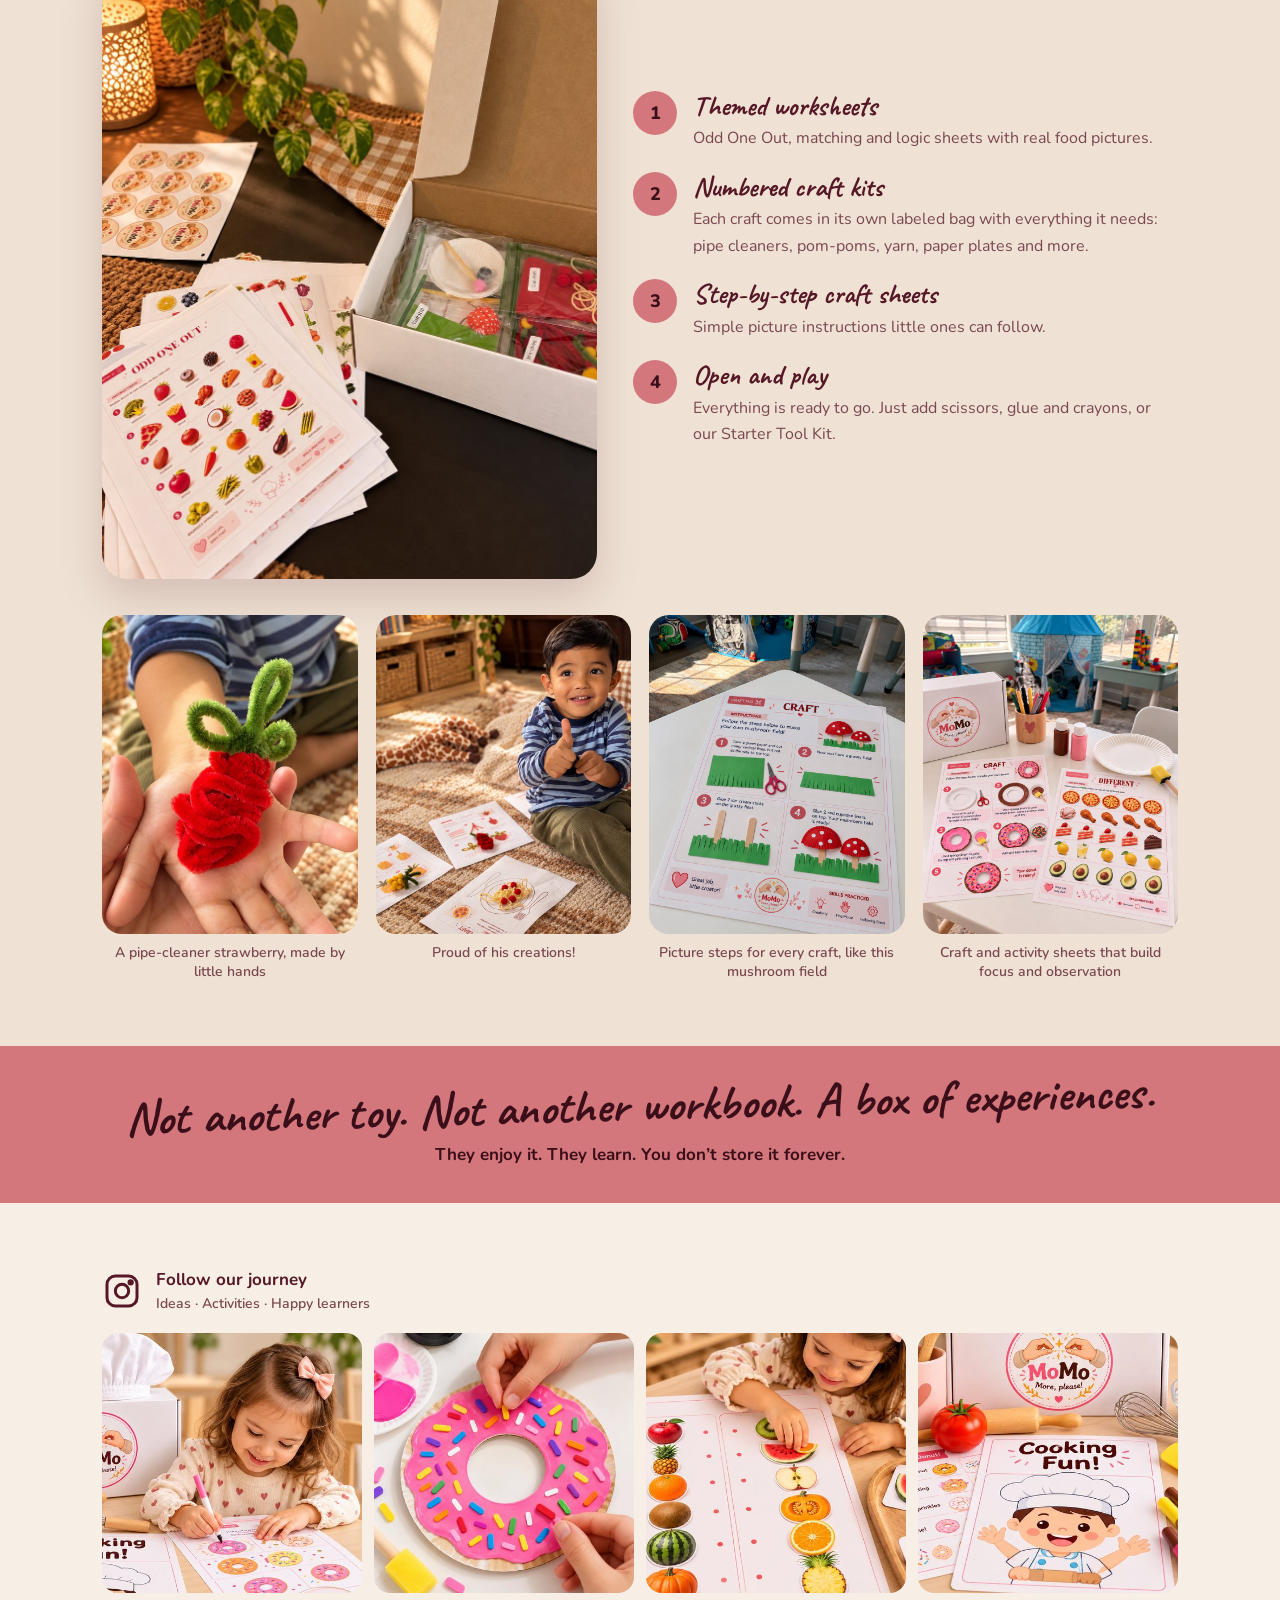
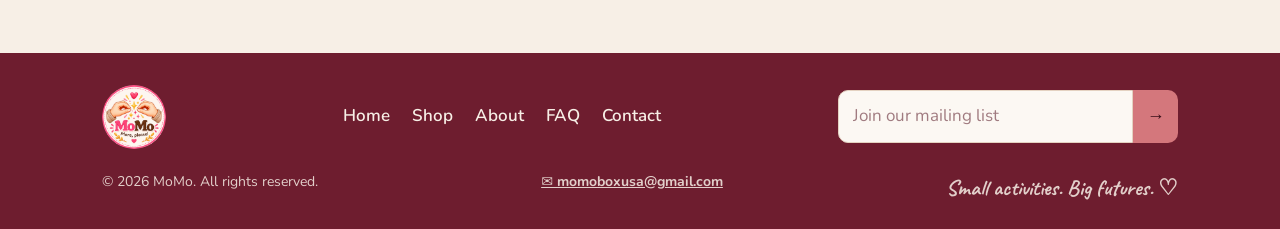
==== commit 7cf0f33a: "Swap photos: craft kits as the box photo, open box in the peek section Co-Authored-By: Claude Opus 5" ====
--- a/index.html
+++ b/index.html
@@ -72,7 +72,7 @@
       <div class="sec-head"><h2 data-i18n="boxes.title">Our Activity Boxes</h2><p data-i18n="boxes.lead">Seasonal and everyday themes to spark curiosity, creativity, and confidence.</p></div>
       <div class="grid2">
         <article class="product">
-          <img src="images/cooking-box-real.jpg" alt="An open Cooking Activity Box with labeled craft kits next to a stack of Odd One Out and food worksheets">
+          <img src="images/cooking-box-kits.jpg" alt="Cooking Activity Box: labeled craft bags with pipe cleaners, pom-poms, yarn and a paper bowl in front of the box">
           <div>
             <h3 data-i18n="box.cooking.name">Cooking Activity Box</h3>
             <p data-i18n="box.cooking.desc">A delicious way to learn! 30 hands-on crafts and activities, with all the materials included.</p>
@@ -97,7 +97,7 @@
     <div class="wrap">
       <div class="sec-head"><h2 data-i18n="peek.title">A peek inside the Cooking Activity Box</h2><p data-i18n="peek.lead">Real photos of what arrives at your door: everything is packed and ready to play.</p></div>
       <div class="peek-grid">
-        <img class="peek-main" src="images/peek-craft-kits.jpg" alt="Labeled craft bags with pipe cleaners, pom-poms, yarn and a paper bowl in front of the MoMo box" loading="lazy" width="900" height="1200">
+        <img class="peek-main" src="images/peek-box-open.jpg" alt="An open MoMo box with labeled craft kits next to a stack of Odd One Out and food worksheets" loading="lazy" width="900" height="1200">
         <ol class="peek-list">
           <li><div><strong data-i18n="peek.i1t">Themed worksheets</strong><span data-i18n="peek.i1d">Odd One Out, matching and logic sheets with real food pictures.</span></div></li>
           <li><div><strong data-i18n="peek.i2t">Numbered craft kits</strong><span data-i18n="peek.i2d">Each craft comes in its own labeled bag with everything it needs: pipe cleaners, pom-poms, yarn, paper plates and more.</span></div></li>
@@ -148,7 +148,7 @@
 <div class="toast" id="toast" role="status"></div>
 
 <script src="js/i18n.js?v=12"></script>
-<script src="js/main.js?v=13"></script>
+<script src="js/main.js?v=14"></script>
 <script src="js/analytics.js?v=4"></script>
 </body>
 </html>
